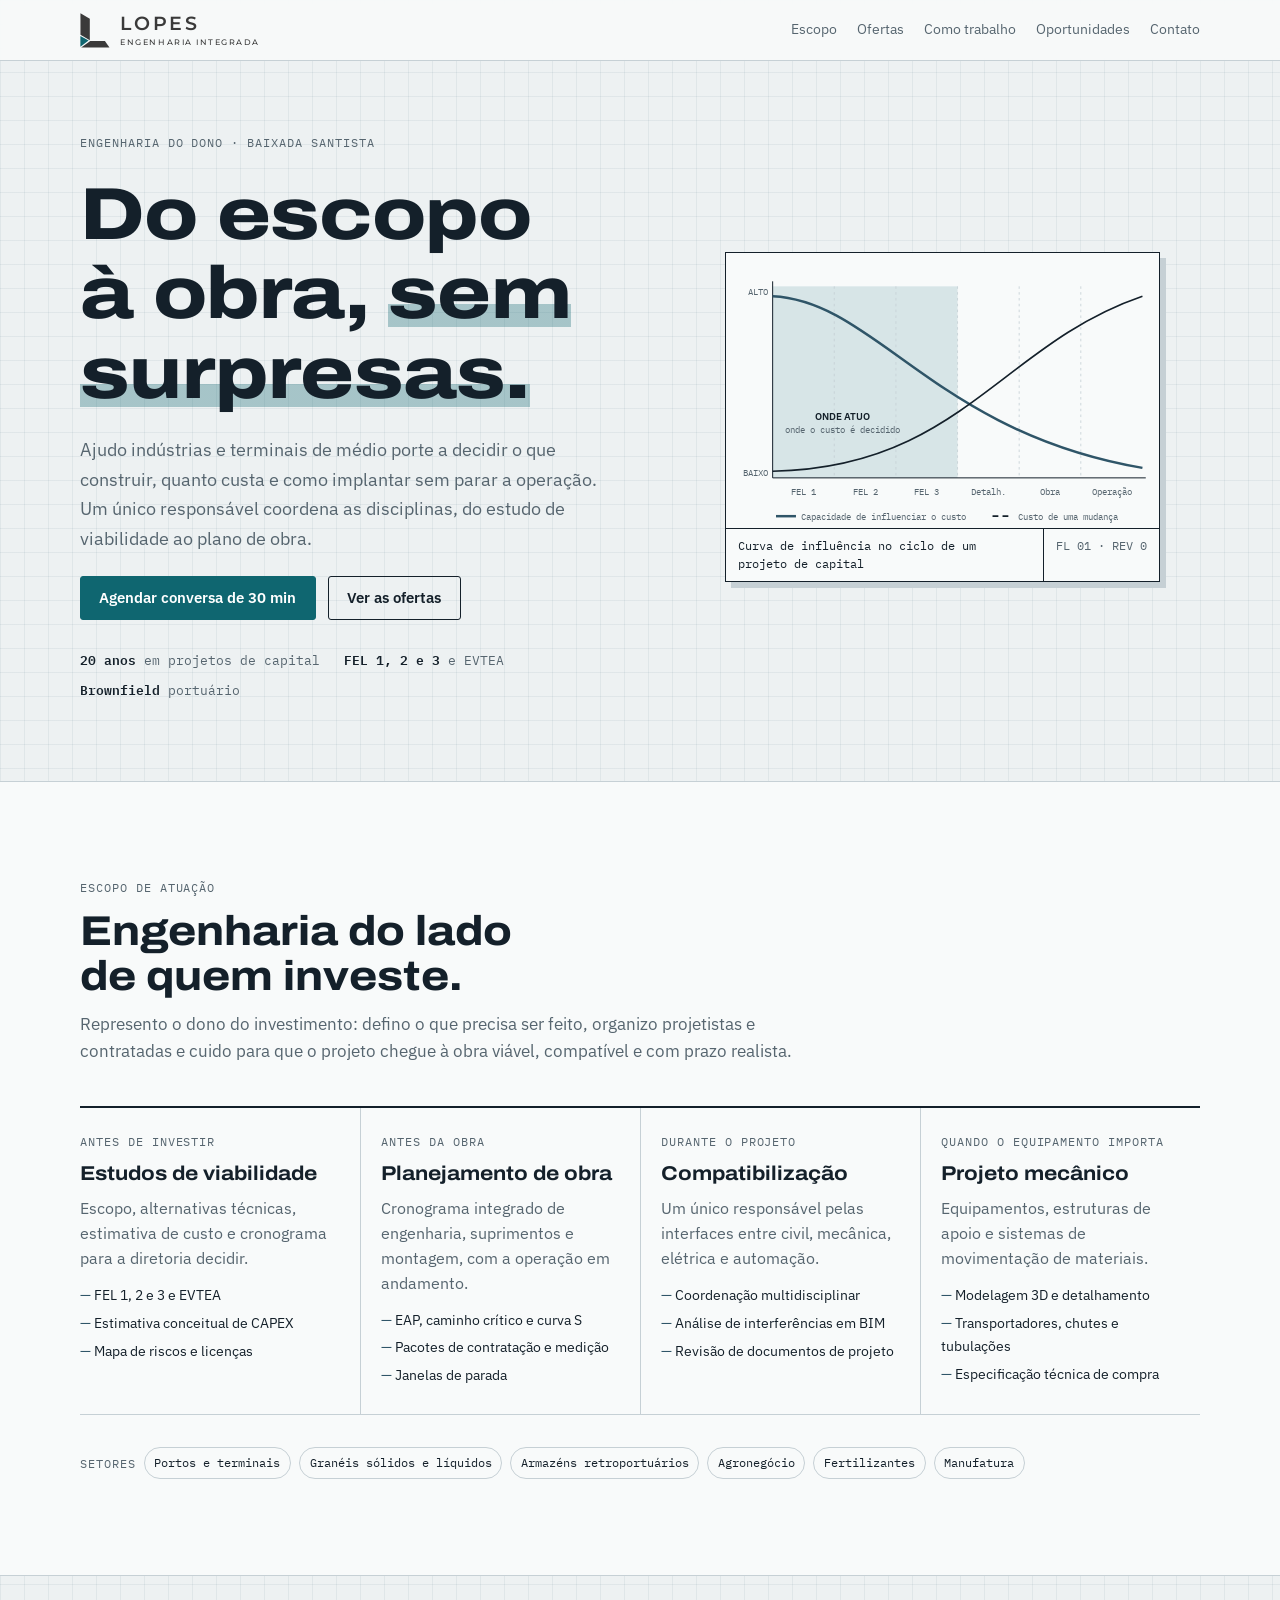
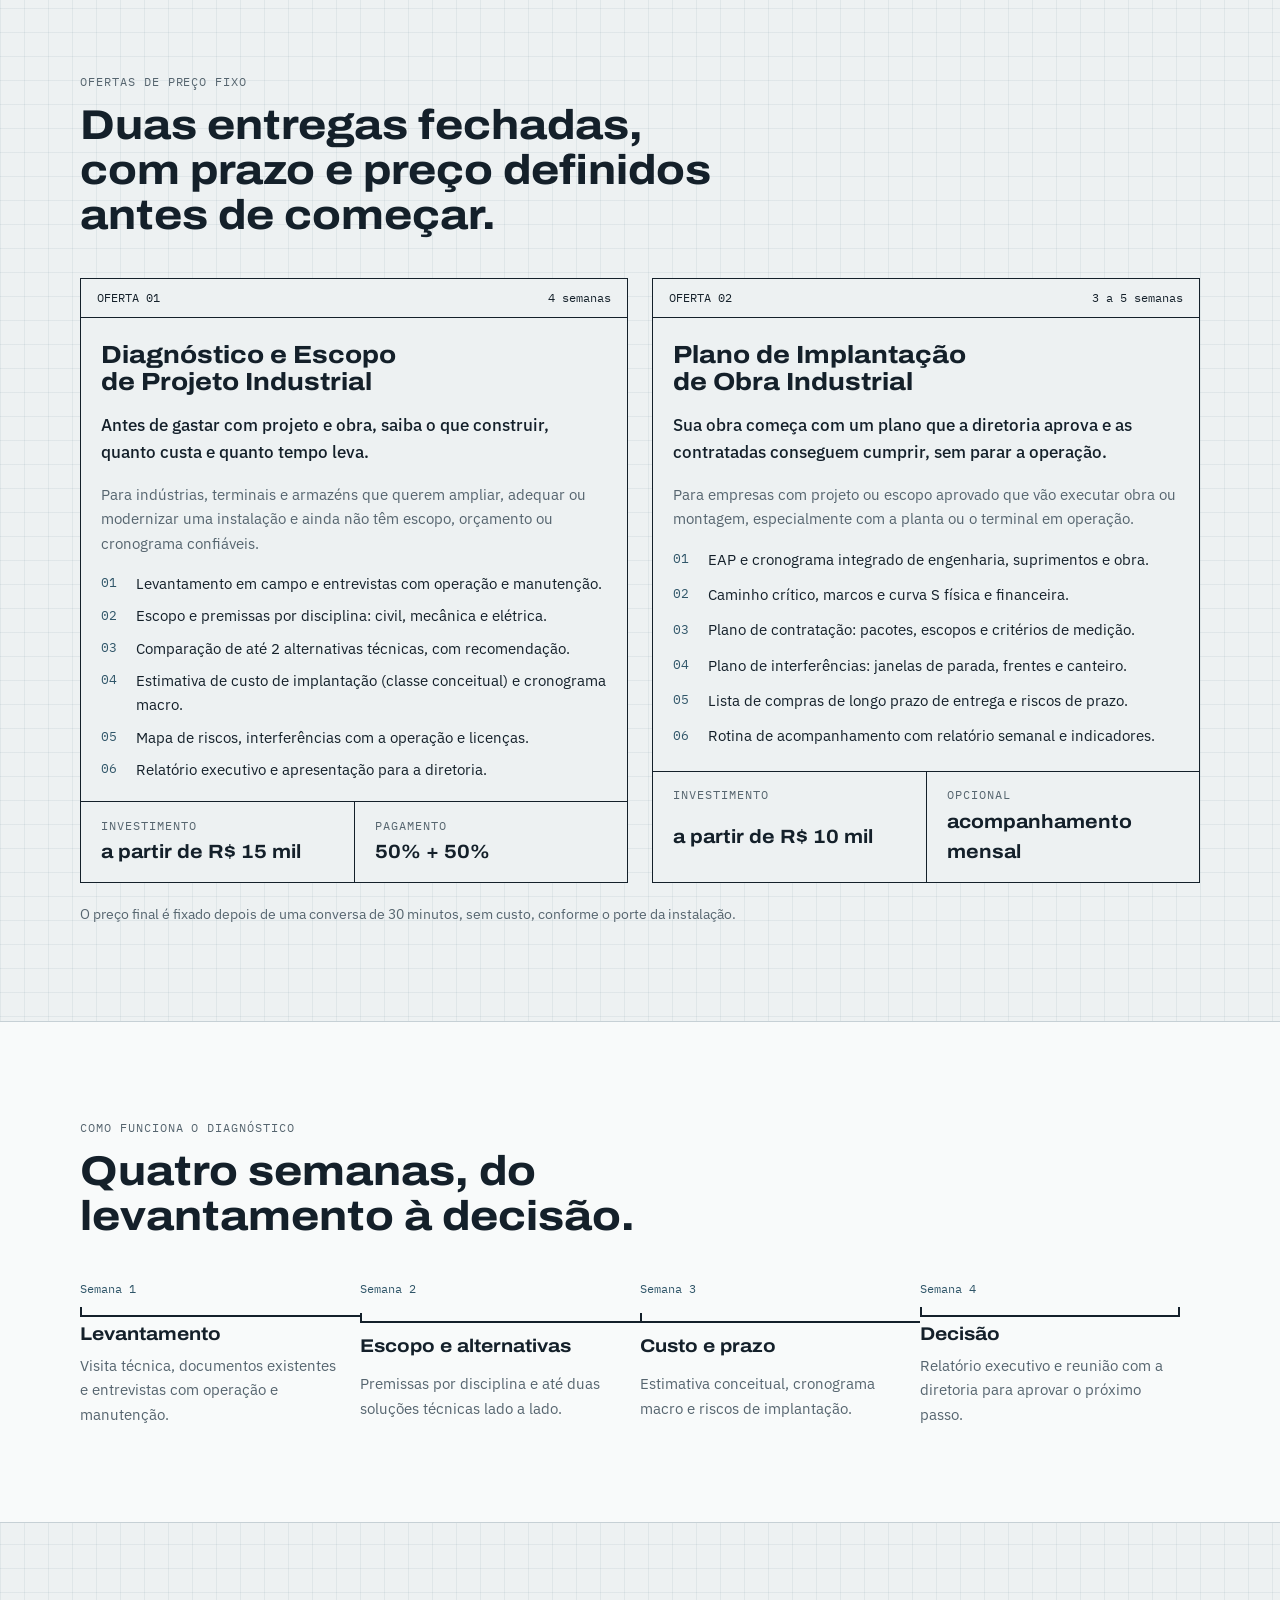
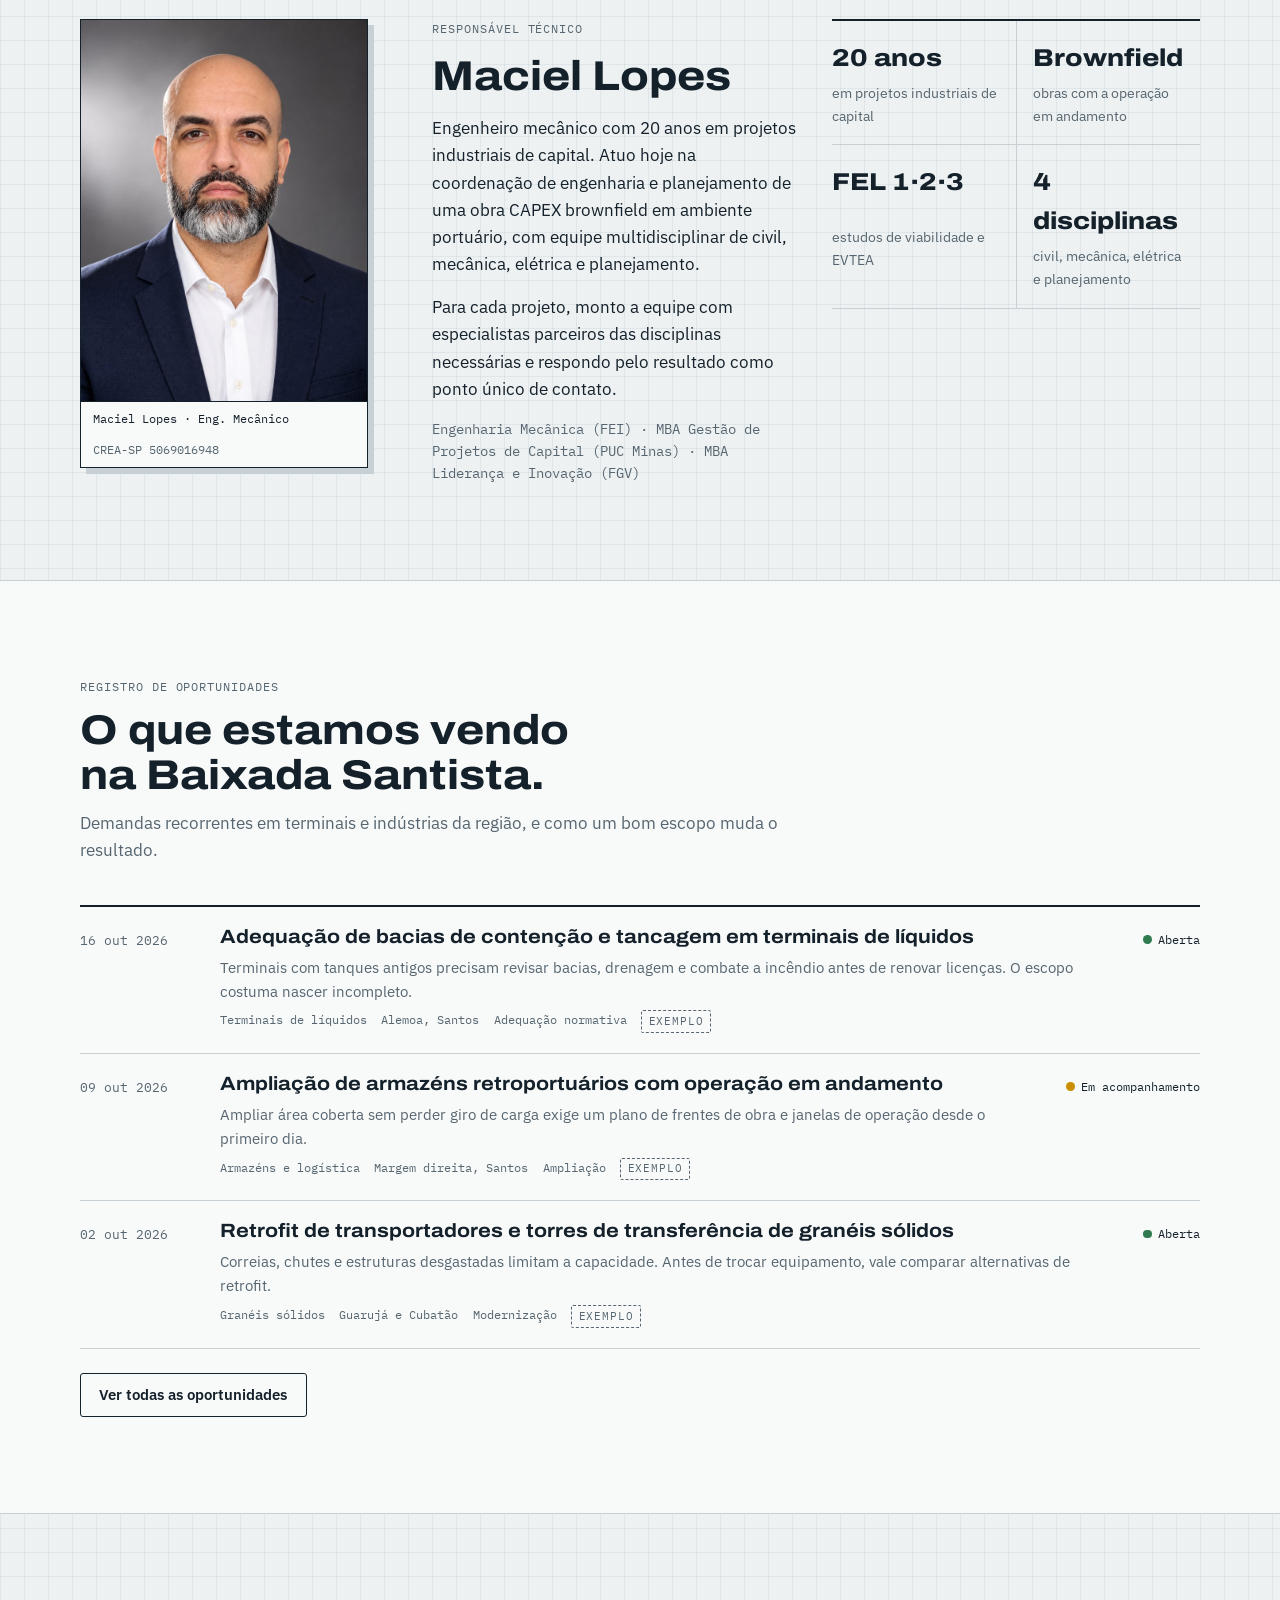
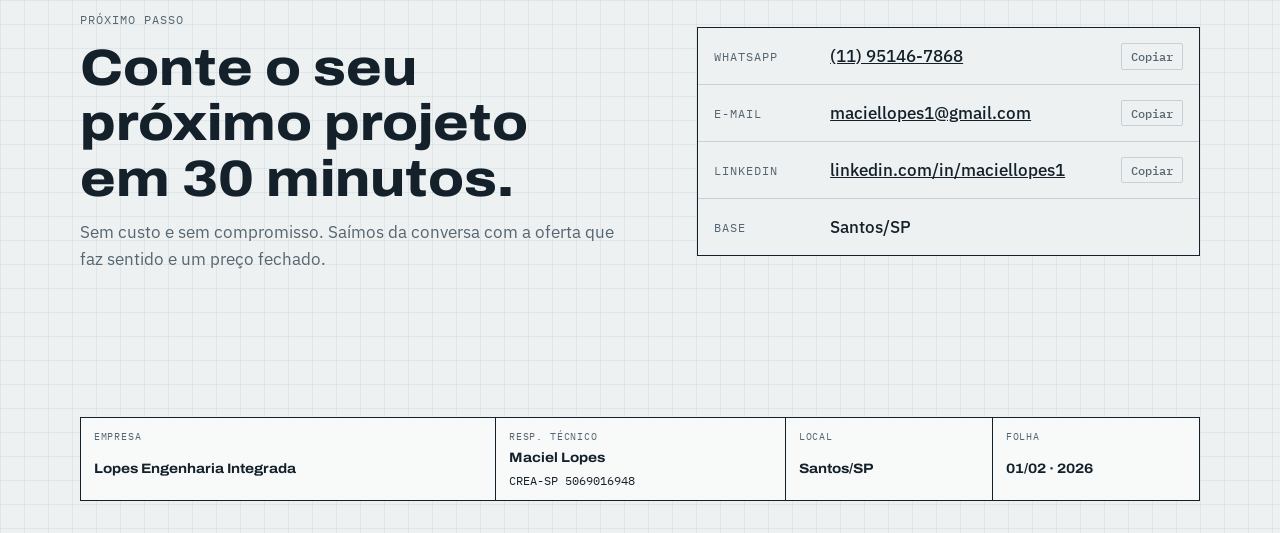
==== index.html @ ceb8cb79 "Site da Lopes Engenharia Integrada (Fase 0) Co-Authored-By: Claude Opus 5.5 (1M context) <noreply@an" ====
<!doctype html>
<html lang="pt-BR">
<head>
<meta charset="utf-8">
<meta name="viewport" content="width=device-width, initial-scale=1, viewport-fit=cover">
<meta name="claude:viewport-fit-sides" content="cover">
<title>[Nome da Empresa] · Engenharia do Dono</title>
<meta name="description" content="Engenharia do dono, estudos de viabilidade, planejamento de obra e projeto mecânico para indústrias e terminais da Baixada Santista.">
<link rel="preconnect" href="https://fonts.googleapis.com">
<link rel="preconnect" href="https://fonts.gstatic.com" crossorigin>
<link rel="stylesheet" href="https://fonts.googleapis.com/css2?family=Archivo:wdth,wght@100..125,400..800&family=IBM+Plex+Mono:wght@400;500&family=IBM+Plex+Sans:wght@400;500;600&family=Montserrat:wght@500;600&display=swap">
<link rel="icon" href="data:image/svg+xml,%3Csvg xmlns=%27http://www.w3.org/2000/svg%27 viewBox=%27462 280 404 472%27%3E%3Cpolygon fill=%27%233a3a3a%27 points=%27468,285 594,357 594,646 468,574%27/%3E%3Cpolygon fill=%27%230f6670%27 points=%27467,589 578,652 467,735%27/%3E%3Cpolygon fill=%27%233a3a3a%27 points=%27600,656 798,656 859,746 478,746%27/%3E%3C/svg%3E">
<link rel="stylesheet" href="assets/style.css">
</head>
<body>

<header class="top">
  <div class="wrap">
    <a class="brand" href="index.html" aria-label="Início">
      <svg class="brand-mark" viewBox="462 280 404 472" aria-hidden="true"><polygon fill="currentColor" points="468,285 594,357 594,646 468,574"/><polygon fill="var(--brand)" points="467,589 578,652 467,735"/><polygon fill="currentColor" points="600,656 798,656 859,746 478,746"/></svg>
      <span class="wordmark"><b>LOPES</b><small>ENGENHARIA INTEGRADA</small></span>
    </a>
    <nav class="nav" aria-label="Principal">
      <a href="#escopo">Escopo</a>
      <a href="#ofertas">Ofertas</a>
      <a class="hide-sm" href="#como">Como trabalho</a>
      <a href="blog.html">Oportunidades</a>
      <a href="#contato">Contato</a>
    </nav>
  </div>
</header>

<main>
  <section class="hero">
    <div class="wrap">
      <div class="hero-copy">
        <span class="label">Engenharia do dono · Baixada Santista</span>
        <h1>Do escopo à obra, <em>sem surpresas.</em></h1>
        <p class="lede">Ajudo indústrias e terminais de médio porte a decidir o que construir, quanto custa e como implantar sem parar a operação. Um único responsável coordena as disciplinas, do estudo de viabilidade ao plano de obra.</p>
        <div class="hero-actions">
          <a class="btn btn-primary" href="#contato">Agendar conversa de 30 min</a>
          <a class="btn" href="#ofertas">Ver as ofertas</a>
        </div>
        <div class="hero-facts">
          <span><b>20 anos</b> em projetos de capital</span>
          <span><b>FEL 1, 2 e 3</b> e EVTEA</span>
          <span><b>Brownfield</b> portuário</span>
        </div>
      </div>

      <figure class="drawing" aria-labelledby="curva-cap">
        <svg viewBox="0 0 520 330" role="img" aria-label="Curva de influência: a capacidade de influenciar o custo cai ao longo do projeto, enquanto o custo de uma mudança sobe. A engenharia do dono atua nas fases FEL 1 a 3.">
          <rect class="chart-zone" x="56" y="40" width="222" height="230"/>
          <line class="chart-tick" x1="130" y1="40" x2="130" y2="270"/>
          <line class="chart-tick" x1="204" y1="40" x2="204" y2="270"/>
          <line class="chart-tick" x1="278" y1="40" x2="278" y2="270"/>
          <line class="chart-tick" x1="352" y1="40" x2="352" y2="270"/>
          <line class="chart-tick" x1="426" y1="40" x2="426" y2="270"/>
          <path class="chart-axis" d="M56 34 V270 H504"/>
          <text class="chart-text" x="50" y="50" text-anchor="end">ALTO</text>
          <text class="chart-text" x="50" y="268" text-anchor="end">BAIXO</text>
          <path class="chart-a chart-draw" d="M56 52 C 180 58, 250 215, 500 258"/>
          <path class="chart-b chart-draw" d="M56 262 C 280 258, 330 110, 500 52"/>
          <text class="chart-strong" x="140" y="200" text-anchor="middle">ONDE ATUO</text>
          <text class="chart-text" x="140" y="216" text-anchor="middle">onde o custo é decidido</text>
          <text class="chart-text" x="93" y="290" text-anchor="middle">FEL 1</text>
          <text class="chart-text" x="167" y="290" text-anchor="middle">FEL 2</text>
          <text class="chart-text" x="241" y="290" text-anchor="middle">FEL 3</text>
          <text class="chart-text" x="315" y="290" text-anchor="middle">Detalh.</text>
          <text class="chart-text" x="389" y="290" text-anchor="middle">Obra</text>
          <text class="chart-text" x="463" y="290" text-anchor="middle">Operação</text>
          <line class="chart-a" x1="60" y1="316" x2="84" y2="316"/>
          <text class="chart-text" x="90" y="320">Capacidade de influenciar o custo</text>
          <line class="chart-b" x1="320" y1="316" x2="344" y2="316"/>
          <text class="chart-text" x="350" y="320">Custo de uma mudança</text>
        </svg>
        <figcaption><span id="curva-cap">Curva de influência no ciclo de um projeto de capital</span><span>FL 01 · REV 0</span></figcaption>
      </figure>
    </div>
  </section>

  <section id="escopo" class="band">
    <div class="wrap">
      <div class="section-head">
        <span class="label">Escopo de atuação</span>
        <h2>Engenharia do lado de quem investe.</h2>
        <p>Represento o dono do investimento: defino o que precisa ser feito, organizo projetistas e contratadas e cuido para que o projeto chegue à obra viável, compatível e com prazo realista.</p>
      </div>
      <div class="scope-grid">
        <div class="scope-item">
          <span class="label">Antes de investir</span>
          <h3>Estudos de viabilidade</h3>
          <p>Escopo, alternativas técnicas, estimativa de custo e cronograma para a diretoria decidir.</p>
          <ul><li>FEL 1, 2 e 3 e EVTEA</li><li>Estimativa conceitual de CAPEX</li><li>Mapa de riscos e licenças</li></ul>
        </div>
        <div class="scope-item">
          <span class="label">Antes da obra</span>
          <h3>Planejamento de obra</h3>
          <p>Cronograma integrado de engenharia, suprimentos e montagem, com a operação em andamento.</p>
          <ul><li>EAP, caminho crítico e curva S</li><li>Pacotes de contratação e medição</li><li>Janelas de parada</li></ul>
        </div>
        <div class="scope-item">
          <span class="label">Durante o projeto</span>
          <h3>Compatibilização</h3>
          <p>Um único responsável pelas interfaces entre civil, mecânica, elétrica e automação.</p>
          <ul><li>Coordenação multidisciplinar</li><li>Análise de interferências em BIM</li><li>Revisão de documentos de projeto</li></ul>
        </div>
        <div class="scope-item">
          <span class="label">Quando o equipamento importa</span>
          <h3>Projeto mecânico</h3>
          <p>Equipamentos, estruturas de apoio e sistemas de movimentação de materiais.</p>
          <ul><li>Modelagem 3D e detalhamento</li><li>Transportadores, chutes e tubulações</li><li>Especificação técnica de compra</li></ul>
        </div>
      </div>
      <div class="sectors">
        <span class="label">Setores</span>
        <span class="chip">Portos e terminais</span>
        <span class="chip">Granéis sólidos e líquidos</span>
        <span class="chip">Armazéns retroportuários</span>
        <span class="chip">Agronegócio</span>
        <span class="chip">Fertilizantes</span>
        <span class="chip">Manufatura</span>
      </div>
    </div>
  </section>

  <section id="ofertas">
    <div class="wrap">
      <div class="section-head">
        <span class="label">Ofertas de preço fixo</span>
        <h2>Duas entregas fechadas, com prazo e preço definidos antes de começar.</h2>
      </div>
      <div class="offers">
        <article class="offer">
          <div class="offer-head"><span>OFERTA 01</span><span>4 semanas</span></div>
          <div class="offer-body">
            <h3>Diagnóstico e Escopo de Projeto Industrial</h3>
            <p class="promise">Antes de gastar com projeto e obra, saiba o que construir, quanto custa e quanto tempo leva.</p>
            <p class="for">Para indústrias, terminais e armazéns que querem ampliar, adequar ou modernizar uma instalação e ainda não têm escopo, orçamento ou cronograma confiáveis.</p>
          </div>
          <ol class="deliverables">
            <li>Levantamento em campo e entrevistas com operação e manutenção.</li>
            <li>Escopo e premissas por disciplina: civil, mecânica e elétrica.</li>
            <li>Comparação de até 2 alternativas técnicas, com recomendação.</li>
            <li>Estimativa de custo de implantação (classe conceitual) e cronograma macro.</li>
            <li>Mapa de riscos, interferências com a operação e licenças.</li>
            <li>Relatório executivo e apresentação para a diretoria.</li>
          </ol>
          <div class="offer-foot">
            <div><span class="label">Investimento</span><strong>a partir de R$ 15 mil</strong></div>
            <div><span class="label">Pagamento</span><strong>50% + 50%</strong></div>
          </div>
        </article>

        <article class="offer">
          <div class="offer-head"><span>OFERTA 02</span><span>3 a 5 semanas</span></div>
          <div class="offer-body">
            <h3>Plano de Implantação de Obra Industrial</h3>
            <p class="promise">Sua obra começa com um plano que a diretoria aprova e as contratadas conseguem cumprir, sem parar a operação.</p>
            <p class="for">Para empresas com projeto ou escopo aprovado que vão executar obra ou montagem, especialmente com a planta ou o terminal em operação.</p>
          </div>
          <ol class="deliverables">
            <li>EAP e cronograma integrado de engenharia, suprimentos e obra.</li>
            <li>Caminho crítico, marcos e curva S física e financeira.</li>
            <li>Plano de contratação: pacotes, escopos e critérios de medição.</li>
            <li>Plano de interferências: janelas de parada, frentes e canteiro.</li>
            <li>Lista de compras de longo prazo de entrega e riscos de prazo.</li>
            <li>Rotina de acompanhamento com relatório semanal e indicadores.</li>
          </ol>
          <div class="offer-foot">
            <div><span class="label">Investimento</span><strong>a partir de R$ 10 mil</strong></div>
            <div><span class="label">Opcional</span><strong>acompanhamento mensal</strong></div>
          </div>
        </article>
      </div>
      <p class="offer-note">O preço final é fixado depois de uma conversa de 30 minutos, sem custo, conforme o porte da instalação.</p>
    </div>
  </section>

  <section id="como" class="band">
    <div class="wrap">
      <div class="section-head">
        <span class="label">Como funciona o Diagnóstico</span>
        <h2>Quatro semanas, do levantamento à decisão.</h2>
      </div>
      <div class="steps">
        <div class="step"><span class="when">Semana 1</span><div class="rule"></div><h3>Levantamento</h3><p>Visita técnica, documentos existentes e entrevistas com operação e manutenção.</p></div>
        <div class="step"><span class="when">Semana 2</span><div class="rule"></div><h3>Escopo e alternativas</h3><p>Premissas por disciplina e até duas soluções técnicas lado a lado.</p></div>
        <div class="step"><span class="when">Semana 3</span><div class="rule"></div><h3>Custo e prazo</h3><p>Estimativa conceitual, cronograma macro e riscos de implantação.</p></div>
        <div class="step"><span class="when">Semana 4</span><div class="rule"></div><h3>Decisão</h3><p>Relatório executivo e reunião com a diretoria para aprovar o próximo passo.</p></div>
      </div>
    </div>
  </section>

  <section id="quem">
    <div class="wrap person">
      <figure class="portrait">
        <img src="assets/img/maciel-lopes.jpg" width="720" height="960" alt="Retrato de Maciel Lopes, engenheiro mecânico" loading="lazy">
        <figcaption><span><span data-site="responsavel">Maciel Lopes</span> · Eng. Mecânico</span><span data-site="crea">[CREA nº]</span></figcaption>
      </figure>
      <div class="creds">
      <div class="bio">
        <span class="label">Responsável técnico</span>
        <h2 style="font-size:clamp(1.75rem,3.6vw,2.6rem);font-weight:750"><span data-site="responsavel">Maciel Lopes</span></h2>
        <p>Engenheiro mecânico com 20 anos em projetos industriais de capital. Atuo hoje na coordenação de engenharia e planejamento de uma obra CAPEX brownfield em ambiente portuário, com equipe multidisciplinar de civil, mecânica, elétrica e planejamento.</p>
        <p>Para cada projeto, monto a equipe com especialistas parceiros das disciplinas necessárias e respondo pelo resultado como ponto único de contato.</p>
        <p class="mono" style="font-size:.85rem;color:var(--muted)">Engenharia Mecânica (FEI) · MBA Gestão de Projetos de Capital (PUC Minas) · MBA Liderança e Inovação (FGV)</p>
      </div>
      <div class="figures">
        <div class="figure"><strong>20 anos</strong><span>em projetos industriais de capital</span></div>
        <div class="figure"><strong>Brownfield</strong><span>obras com a operação em andamento</span></div>
        <div class="figure"><strong>FEL 1·2·3</strong><span>estudos de viabilidade e EVTEA</span></div>
        <div class="figure"><strong>4 disciplinas</strong><span>civil, mecânica, elétrica e planejamento</span></div>
      </div>
      </div>
    </div>
  </section>

  <section id="oportunidades" class="band">
    <div class="wrap">
      <div class="section-head">
        <span class="label">Registro de oportunidades</span>
        <h2>O que estamos vendo na Baixada Santista.</h2>
        <p>Demandas recorrentes em terminais e indústrias da região, e como um bom escopo muda o resultado.</p>
      </div>
      <div class="posts" id="latest"></div>
      <div class="more"><a class="btn" href="blog.html">Ver todas as oportunidades</a></div>
    </div>
  </section>

  <section id="contato">
    <div class="wrap contact">
      <div class="section-head" style="margin:0">
        <span class="label">Próximo passo</span>
        <h2>Conte o seu próximo projeto em 30 minutos.</h2>
        <p>Sem custo e sem compromisso. Saímos da conversa com a oferta que faz sentido e um preço fechado.</p>
      </div>
      <div class="contact-list">
        <div class="contact-line"><span class="label">WhatsApp</span><a data-href="whatsapp" data-site="whatsapp" target="_blank" rel="noopener">[seu WhatsApp]</a><button type="button" class="copy" data-copy="whatsapp">Copiar</button></div>
        <div class="contact-line"><span class="label">E-mail</span><a data-href="email" data-site="email">[seu e-mail]</a><button type="button" class="copy" data-copy="email">Copiar</button></div>
        <div class="contact-line"><span class="label">LinkedIn</span><a data-href="linkedin" data-site="linkedin" target="_blank" rel="noopener">[seu LinkedIn]</a><button type="button" class="copy" data-copy="linkedin">Copiar</button></div>
        <div class="contact-line"><span class="label">Base</span><span class="value" data-site="cidade">Santos/SP</span><span></span></div>
      </div>
    </div>
  </section>
</main>

<footer class="wrap">
  <div class="titleblock">
    <div><span class="label">Empresa</span><b data-site="nome">[Nome da Empresa]</b></div>
    <div><span class="label">Resp. técnico</span><b><span data-site="responsavel">Maciel Lopes</span></b><span class="mono" style="font-size:.75rem" data-site="crea">[CREA nº]</span></div>
    <div><span class="label">Local</span><b data-site="cidade">Santos/SP</b></div>
    <div><span class="label">Folha</span><b class="mono">01/02 · <span data-year>2026</span></b></div>
  </div>
</footer>

<script src="config.js"></script>
<script src="blog/oportunidades.js"></script>
<script src="assets/site.js"></script>
</body>
</html>
---- assets/style.css ----
/* Layout: folha técnica. Fundo de papel milimetrado, conteúdo em faixas largas,
   rodapé como carimbo de desenho; grafite e azul-petróleo vêm do logo da Lopes. */
:root {
  --paper: #edf1f2;
  --sheet: #f8fafa;
  --ink: #14202a;
  --muted: #56656f;
  --line: #c6d0d5;
  --grid: rgba(47, 85, 104, .07);
  --steel: #2f5568;
  --signal: #0f6670;
  --on-signal: #ffffff;
  --brand: #0f6670;
  --mark: #3a3a3a;
  --warn: #c98f00;
  --ok: #2f7a4f;
  --font-display: "Archivo", "Arial Narrow", "Helvetica Neue", Arial, sans-serif;
  --font-body: "IBM Plex Sans", "Segoe UI", Roboto, Helvetica, Arial, sans-serif;
  --font-mono: "IBM Plex Mono", ui-monospace, "SFMono-Regular", Menlo, Consolas, monospace;
  --wrap: 72rem;
  --radius: 3px;
}
@media (prefers-color-scheme: dark) {
  :root:not([data-theme="light"]) {
    --paper: #0f171d; --sheet: #16212a; --ink: #e2e8eb; --muted: #94a4ae;
    --line: #2b3b47; --grid: rgba(141, 179, 198, .06); --steel: #8db3c6;
    --signal: #3fa7b1; --on-signal: #0f171d; --brand: #3fa7b1; --mark: #e2e8eb; --warn: #f0b429; --ok: #6cc08f; color-scheme: dark;
  }
}
:root[data-theme="dark"] {
  --paper: #0f171d; --sheet: #16212a; --ink: #e2e8eb; --muted: #94a4ae;
  --line: #2b3b47; --grid: rgba(141, 179, 198, .06); --steel: #8db3c6;
  --signal: #3fa7b1; --on-signal: #0f171d; --brand: #3fa7b1; --mark: #e2e8eb; --warn: #f0b429; --ok: #6cc08f; color-scheme: dark;
}

* { box-sizing: border-box; }
html { scroll-behavior: smooth; }
@media (prefers-reduced-motion: reduce) { html { scroll-behavior: auto; } * { transition: none !important; animation: none !important; } }
body {
  margin: 0;
  background: var(--paper);
  background-image:
    linear-gradient(var(--grid) 1px, transparent 1px),
    linear-gradient(90deg, var(--grid) 1px, transparent 1px);
  background-size: 24px 24px;
  color: var(--ink);
  font: 400 1.0625rem/1.6 var(--font-body);
  -webkit-font-smoothing: antialiased;
}
a { color: inherit; }
a:focus-visible, button:focus-visible { outline: 2px solid var(--signal); outline-offset: 3px; }
h1, h2, h3 { font-family: var(--font-display); font-stretch: 112%; line-height: 1.08; text-wrap: balance; margin: 0; }
p { margin: 0; }

.wrap {
  max-width: var(--wrap);
  margin-inline: auto;
  padding-left: max(16px, env(safe-area-inset-left, 0px));
  padding-right: max(16px, env(safe-area-inset-right, 0px));
}
.mono, .label { font-family: var(--font-mono); }
.label { font-size: .75rem; letter-spacing: .08em; text-transform: uppercase; color: var(--muted); }

/* Cabeçalho */
body::before { content: ""; position: fixed; inset: 0 0 auto; height: env(safe-area-inset-top, 0px); z-index: 10; background: var(--sheet); }
.top {
  position: sticky; top: env(safe-area-inset-top, 0px); z-index: 9;
  background: color-mix(in srgb, var(--sheet) 92%, transparent);
  backdrop-filter: blur(6px);
  border-bottom: 1px solid var(--line);
}
.top .wrap { display: flex; align-items: center; justify-content: space-between; gap: 1rem; min-height: 3.75rem; }
.brand { display: flex; align-items: center; gap: .6rem; text-decoration: none; font-family: var(--font-display); font-weight: 750; font-stretch: 115%; letter-spacing: .01em; }
.brand-mark { width: 26px; height: 26px; flex: none; }
.nav { display: flex; gap: 1.25rem; flex-wrap: wrap; justify-content: flex-end; font-size: .9rem; }
.nav a { text-decoration: none; color: var(--muted); padding-block: .25rem; border-bottom: 2px solid transparent; }
.nav a:hover, .nav a[aria-current="page"] { color: var(--ink); border-color: var(--signal); }
@media (max-width: 720px) { .nav .hide-sm { display: none; } .nav { gap: .9rem; } }

/* Botões */
.btn {
  display: inline-flex; align-items: center; gap: .5rem;
  font: 600 .95rem/1 var(--font-body); text-decoration: none; cursor: pointer;
  padding: .85rem 1.15rem; border-radius: var(--radius); border: 1px solid var(--ink);
  background: transparent; color: var(--ink);
}
.btn-primary { background: var(--signal); border-color: var(--signal); color: var(--on-signal); }
.btn:hover { transform: translateY(-1px); }
.btn { transition: transform .15s ease; }

/* Seções */
section { padding-block: clamp(3.5rem, 8vw, 6rem); }
.section-head { display: grid; gap: .75rem; margin-bottom: 2.5rem; max-width: 46rem; }
.section-head h2 { font-size: clamp(1.75rem, 3.6vw, 2.6rem); font-weight: 750; }
.section-head p { color: var(--muted); }
.band { background: var(--sheet); border-block: 1px solid var(--line); }

/* Hero */
.hero { padding-block: clamp(2.5rem, 6vw, 4.5rem) clamp(3rem, 7vw, 5rem); }
.hero .wrap { display: grid; grid-template-columns: minmax(0, 1.05fr) minmax(0, 1fr); gap: clamp(2rem, 5vw, 4rem); align-items: center; }
@media (max-width: 880px) { .hero .wrap { grid-template-columns: minmax(0, 1fr); } }
.hero h1 { font-size: clamp(2.5rem, 6.4vw, 4.6rem); font-weight: 800; font-stretch: 118%; letter-spacing: -.01em; }
.hero h1 em { font-style: normal; background: linear-gradient(transparent 62%, var(--signal) 62%, var(--signal) 90%, transparent 90%); }
.hero-copy { display: grid; gap: 1.4rem; min-width: 0; }
.hero-copy .lede { font-size: 1.15rem; color: var(--muted); max-width: 36rem; }
.hero-actions { display: flex; flex-wrap: wrap; gap: .75rem; }
.hero-facts { display: flex; flex-wrap: wrap; gap: .5rem 1.5rem; padding-top: .5rem; }
.hero-facts span { font-family: var(--font-mono); font-size: .8rem; color: var(--muted); }
.hero-facts b { color: var(--ink); font-weight: 600; }

.drawing {
  min-width: 0; background: var(--sheet); border: 1px solid var(--ink);
  box-shadow: 6px 6px 0 var(--line);
}
.drawing figcaption { display: grid; grid-template-columns: 1fr auto; border-top: 1px solid var(--ink); font-family: var(--font-mono); font-size: .72rem; }
.drawing figcaption > * { padding: .5rem .75rem; }
.drawing figcaption > *:last-child { border-left: 1px solid var(--ink); color: var(--muted); }
.drawing svg { display: block; width: 100%; height: auto; }
.chart-axis { stroke: var(--ink); stroke-width: 1.2; fill: none; }
.chart-tick { stroke: var(--line); stroke-width: 1; stroke-dasharray: 3 4; }
.chart-zone { fill: var(--signal); opacity: .18; }
.chart-a { stroke: var(--steel); stroke-width: 3; fill: none; }
.chart-b { stroke: var(--ink); stroke-width: 2; fill: none; stroke-dasharray: 7 5; }
.chart-text { fill: var(--muted); font-family: var(--font-mono); font-size: 11px; }
.chart-strong { fill: var(--ink); font-family: var(--font-body); font-size: 12.5px; font-weight: 600; }
.chart-draw { stroke-dasharray: 700; stroke-dashoffset: 0; animation: draw 1.6s ease-out both; }
@keyframes draw { from { stroke-dashoffset: 700; } to { stroke-dashoffset: 0; } }

/* Escopo */
.scope-grid { display: grid; grid-template-columns: repeat(4, minmax(0, 1fr)); border-top: 2px solid var(--ink); }
@media (max-width: 980px) { .scope-grid { grid-template-columns: repeat(2, minmax(0, 1fr)); } }
@media (max-width: 560px) { .scope-grid { grid-template-columns: minmax(0, 1fr); } }
.scope-item { display: grid; align-content: start; gap: .75rem; padding: 1.5rem 1.25rem 1.75rem 0; border-bottom: 1px solid var(--line); }
.scope-item + .scope-item { padding-left: 1.25rem; border-left: 1px solid var(--line); }
@media (max-width: 980px) { .scope-item:nth-child(3) { border-left: 0; padding-left: 0; } }
@media (max-width: 560px) { .scope-item + .scope-item { border-left: 0; padding-left: 0; } }
.scope-item h3 { font-size: 1.25rem; font-weight: 700; }
.scope-item p { color: var(--muted); font-size: .97rem; }
.scope-item ul { margin: 0; padding: 0; list-style: none; display: grid; gap: .3rem; font-size: .9rem; }
.scope-item li::before { content: "— "; color: var(--steel); }
.sectors { display: flex; flex-wrap: wrap; gap: .5rem; margin-top: 2rem; align-items: center; }
.chip { font-family: var(--font-mono); font-size: .78rem; padding: .3rem .6rem; border: 1px solid var(--line); border-radius: 99px; background: var(--sheet); }

/* Ofertas */
.offers { display: grid; grid-template-columns: repeat(2, minmax(0, 1fr)); gap: 1.5rem; }
@media (max-width: 860px) { .offers { grid-template-columns: minmax(0, 1fr); } }
.offer { display: grid; grid-template-rows: auto auto 1fr auto; background: var(--paper); border: 1px solid var(--ink); }
.offer-head { display: flex; justify-content: space-between; gap: 1rem; padding: .6rem 1rem; border-bottom: 1px solid var(--ink); font-family: var(--font-mono); font-size: .75rem; }
.offer-body { display: grid; gap: 1rem; padding: 1.5rem 1.25rem 1rem; }
.offer h3 { font-size: 1.55rem; font-weight: 750; }
.offer .promise { font-weight: 500; }
.offer .for { color: var(--muted); font-size: .95rem; }
.deliverables { margin: 0; padding: 0 1.25rem 1.25rem; list-style: none; counter-reset: d; display: grid; gap: .5rem; }
.deliverables li { counter-increment: d; display: grid; grid-template-columns: 2.2rem 1fr; font-size: .95rem; }
.deliverables li::before { content: counter(d, decimal-leading-zero); font-family: var(--font-mono); font-size: .8rem; color: var(--steel); padding-top: .15rem; }
.offer-foot { display: grid; grid-template-columns: repeat(2, minmax(0, 1fr)); border-top: 1px solid var(--ink); }
.offer-foot > div { padding: .85rem 1.25rem; display: grid; gap: .15rem; }
.offer-foot > div + div { border-left: 1px solid var(--ink); }
.offer-foot strong { font-family: var(--font-display); font-stretch: 110%; font-size: 1.2rem; font-variant-numeric: tabular-nums; }
.offer-note { margin-top: 1.25rem; font-size: .88rem; color: var(--muted); }

/* Processo */
.steps { display: grid; grid-template-columns: repeat(4, minmax(0, 1fr)); gap: 0; counter-reset: s; }
@media (max-width: 860px) { .steps { grid-template-columns: repeat(2, minmax(0, 1fr)); row-gap: 1.5rem; } }
@media (max-width: 520px) { .steps { grid-template-columns: minmax(0, 1fr); } }
.step { display: grid; gap: .5rem; padding-right: 1.25rem; position: relative; }
.step .when { font-family: var(--font-mono); font-size: .78rem; color: var(--steel); }
.step .rule { height: 10px; border-left: 2px solid var(--ink); border-bottom: 2px solid var(--ink); margin-right: -1.25rem; }
.step:last-child .rule { border-right: 2px solid var(--ink); margin-right: 0; }
.step h3 { font-size: 1.15rem; font-weight: 700; }
.step p { color: var(--muted); font-size: .95rem; }

/* Credenciais */
.creds { display: grid; grid-template-columns: minmax(0, 1fr) minmax(0, 1.3fr); gap: clamp(2rem, 5vw, 4rem); align-items: start; }
@media (max-width: 860px) { .creds { grid-template-columns: minmax(0, 1fr); } }
.figures { display: grid; grid-template-columns: repeat(2, minmax(0, 1fr)); border-top: 2px solid var(--ink); }
.figure { padding: 1.1rem 1rem 1.1rem 0; border-bottom: 1px solid var(--line); display: grid; gap: .2rem; }
.figure:nth-child(even) { padding-left: 1rem; border-left: 1px solid var(--line); }
.figure strong { font-family: var(--font-display); font-stretch: 115%; font-size: clamp(1.6rem, 3.4vw, 2.3rem); font-weight: 800; font-variant-numeric: tabular-nums; }
.figure span { font-size: .9rem; color: var(--muted); }
.bio { display: grid; gap: 1rem; }
.bio p { max-width: 40rem; }

/* Oportunidades (lista) */
.posts { display: grid; gap: 0; border-top: 2px solid var(--ink); }
.post-row { display: grid; grid-template-columns: 7.5rem minmax(0, 1fr) auto; gap: 1.25rem; align-items: start; padding-block: 1.25rem; border-bottom: 1px solid var(--line); text-decoration: none; }
.post-row:hover h3 { text-decoration: underline; text-decoration-color: var(--signal); text-decoration-thickness: 3px; text-underline-offset: 4px; }
@media (max-width: 640px) { .post-row { grid-template-columns: minmax(0, 1fr); gap: .5rem; } }
.post-row time { font-family: var(--font-mono); font-size: .82rem; color: var(--muted); padding-top: .2rem; font-variant-numeric: tabular-nums; }
.post-row .main { display: grid; gap: .45rem; min-width: 0; }
.post-row h3 { font-size: 1.2rem; font-weight: 700; }
.post-row p { color: var(--muted); font-size: .95rem; }
.meta { display: flex; flex-wrap: wrap; gap: .4rem .9rem; font-family: var(--font-mono); font-size: .75rem; color: var(--muted); }
.status { display: inline-flex; align-items: center; gap: .4rem; font-family: var(--font-mono); font-size: .75rem; white-space: nowrap; padding-top: .2rem; }
.status::before { content: ""; width: .55rem; height: .55rem; border-radius: 50%; background: var(--muted); }
.status[data-s="Aberta"]::before { background: var(--ok); }
.status[data-s="Em acompanhamento"]::before { background: var(--warn); }
.tag-exemplo { font-family: var(--font-mono); font-size: .68rem; text-transform: uppercase; letter-spacing: .08em; padding: .1rem .4rem; border: 1px dashed var(--muted); color: var(--muted); border-radius: 2px; }
.more { margin-top: 1.5rem; }

/* Contato */
.contact { display: grid; grid-template-columns: minmax(0, 1.1fr) minmax(0, 1fr); gap: clamp(2rem, 5vw, 4rem); align-items: center; }
@media (max-width: 860px) { .contact { grid-template-columns: minmax(0, 1fr); } }
.contact h2 { font-size: clamp(2rem, 4.5vw, 3.2rem); font-weight: 800; }
.contact-list { display: grid; border: 1px solid var(--ink); background: var(--paper); }
.contact-line { display: grid; grid-template-columns: 6.5rem minmax(0, 1fr) auto; align-items: center; gap: .75rem; padding: .9rem 1rem; }
.contact-line + .contact-line { border-top: 1px solid var(--line); }
.contact-line a, .contact-line .value { overflow-wrap: anywhere; font-weight: 500; }
.copy { font: 500 .75rem var(--font-mono); background: none; border: 1px solid var(--line); color: var(--muted); padding: .3rem .55rem; border-radius: 2px; cursor: pointer; }
.copy:hover { color: var(--ink); border-color: var(--ink); }

/* Carimbo (rodapé) */
.titleblock { margin-block: 3rem 2rem; border: 1.5px solid var(--ink); display: grid; grid-template-columns: 2fr 1.4fr 1fr 1fr; font-size: .85rem; background: var(--sheet); }
.titleblock > div { padding: .6rem .8rem; display: grid; gap: .15rem; border-left: 1px solid var(--ink); min-width: 0; }
.titleblock > div:first-child { border-left: 0; }
.titleblock .label { font-size: .65rem; }
.titleblock b { font-family: var(--font-display); font-stretch: 112%; font-weight: 700; overflow-wrap: anywhere; }
@media (max-width: 720px) {
  .titleblock { grid-template-columns: 1fr 1fr; }
  .titleblock > div:nth-child(3) { border-left: 0; }
  .titleblock > div:nth-child(n+3) { border-top: 1px solid var(--ink); }
}

/* Página do blog */
.blog-hero { padding-block: clamp(2.5rem, 6vw, 4rem) 1.5rem; }
.blog-hero h1 { font-size: clamp(2.2rem, 5.5vw, 3.8rem); font-weight: 800; font-stretch: 118%; }
.blog-hero p { color: var(--muted); max-width: 42rem; margin-top: 1rem; }
.filters { display: flex; flex-wrap: wrap; gap: .5rem; margin-block: 1.5rem; align-items: center; }
.filter { font: 500 .8rem var(--font-mono); padding: .4rem .75rem; border: 1px solid var(--line); background: var(--sheet); color: var(--ink); border-radius: 99px; cursor: pointer; }
.filter[aria-pressed="true"] { background: var(--ink); color: var(--paper); border-color: var(--ink); }
.empty { padding: 2rem 0; color: var(--muted); }

.article { display: grid; gap: 1.5rem; max-width: 44rem; padding-block: 2rem 1rem; }
.article .back { font-family: var(--font-mono); font-size: .85rem; color: var(--muted); text-decoration: none; }
.article .back:hover { color: var(--ink); }
.article h1 { font-size: clamp(2rem, 4.8vw, 3.1rem); font-weight: 800; }
.spec { display: grid; grid-template-columns: repeat(3, minmax(0, 1fr)); border: 1px solid var(--ink); background: var(--sheet); }
.spec > div { padding: .6rem .8rem; display: grid; gap: .1rem; min-width: 0; }
.spec > div:nth-child(n+4) { border-top: 1px solid var(--line); }
.spec > div:not(:nth-child(3n+1)) { border-left: 1px solid var(--line); }
.spec .label { font-size: .65rem; }
.spec b { font-weight: 600; font-size: .92rem; overflow-wrap: anywhere; }
@media (max-width: 560px) {
  .spec { grid-template-columns: repeat(2, minmax(0, 1fr)); }
  .spec > div:not(:nth-child(3n+1)) { border-left: 0; }
  .spec > div:nth-child(even) { border-left: 1px solid var(--line); }
  .spec > div:nth-child(n+3) { border-top: 1px solid var(--line); }
}
.prose { display: grid; gap: 1rem; }
.prose h2 { font-size: 1.45rem; font-weight: 750; margin-top: .75rem; }
.prose ul { margin: 0; padding-left: 1.2rem; display: grid; gap: .35rem; }
.prose li::marker { color: var(--steel); }
.article-cta { display: flex; flex-wrap: wrap; gap: 1rem; align-items: center; justify-content: space-between; border-top: 2px solid var(--ink); padding-top: 1.25rem; margin-top: 1rem; }

/* Ajustes de largura em telas estreitas */
.offer-foot > div, .figure, .contact-line > * { min-width: 0; }
.offer-foot strong, .figure strong { overflow-wrap: anywhere; }
@media (max-width: 480px) {
  .offer-foot strong { font-size: 1.02rem; }
  .figure strong { font-size: 1.45rem; }
  .contact-line { grid-template-columns: 5rem minmax(0, 1fr) auto; }
}
.brand span { white-space: nowrap; }
@media (max-width: 600px) {
  .top .wrap { flex-wrap: wrap; row-gap: .25rem; padding-block: .6rem .4rem; }
  .nav { width: 100%; justify-content: space-between; font-size: .85rem; }
  .nav .hide-sm { display: none; }
}

/* Marca Lopes Engenharia Integrada: grafite + azul-petróleo do logo */
.brand { color: var(--mark); gap: .65rem; }
.brand-mark { width: 30px; height: 35px; }
.wordmark { display: grid; line-height: 1; font-family: "Montserrat", var(--font-body); }
.wordmark b { font-weight: 600; font-size: 1.2rem; letter-spacing: .14em; }
.wordmark small { font-weight: 500; font-size: .5rem; letter-spacing: .19em; margin-top: .25rem; white-space: nowrap; }
.hero h1 em { background: linear-gradient(transparent 64%, color-mix(in srgb, var(--signal) 32%, transparent) 64%, color-mix(in srgb, var(--signal) 32%, transparent) 92%, transparent 92%); }
.chart-zone { opacity: .14; }

/* Responsável técnico com retrato */
.person { display: grid; grid-template-columns: minmax(0, 18rem) minmax(0, 1fr); gap: clamp(2rem, 5vw, 4rem); align-items: start; }
.person .creds { grid-template-columns: minmax(0, 1fr); gap: 2rem; }
@media (min-width: 1100px) { .person .creds { grid-template-columns: minmax(0, 1fr) minmax(0, 1fr); } }
@media (max-width: 760px) { .person { grid-template-columns: minmax(0, 1fr); } .portrait { max-width: 18rem; } }
.portrait { margin: 0; background: var(--sheet); border: 1px solid var(--ink); box-shadow: 6px 6px 0 var(--line); }
.portrait img { display: block; width: 100%; height: auto; aspect-ratio: 3 / 4; object-fit: cover; }
.portrait figcaption { display: flex; justify-content: space-between; gap: .75rem; flex-wrap: wrap; padding: .5rem .75rem; border-top: 1px solid var(--ink); font-family: var(--font-mono); font-size: .72rem; }
.portrait figcaption > span:last-child { color: var(--muted); }
.person .figure strong { font-size: clamp(1.3rem, 1.9vw, 1.6rem); overflow-wrap: normal; }
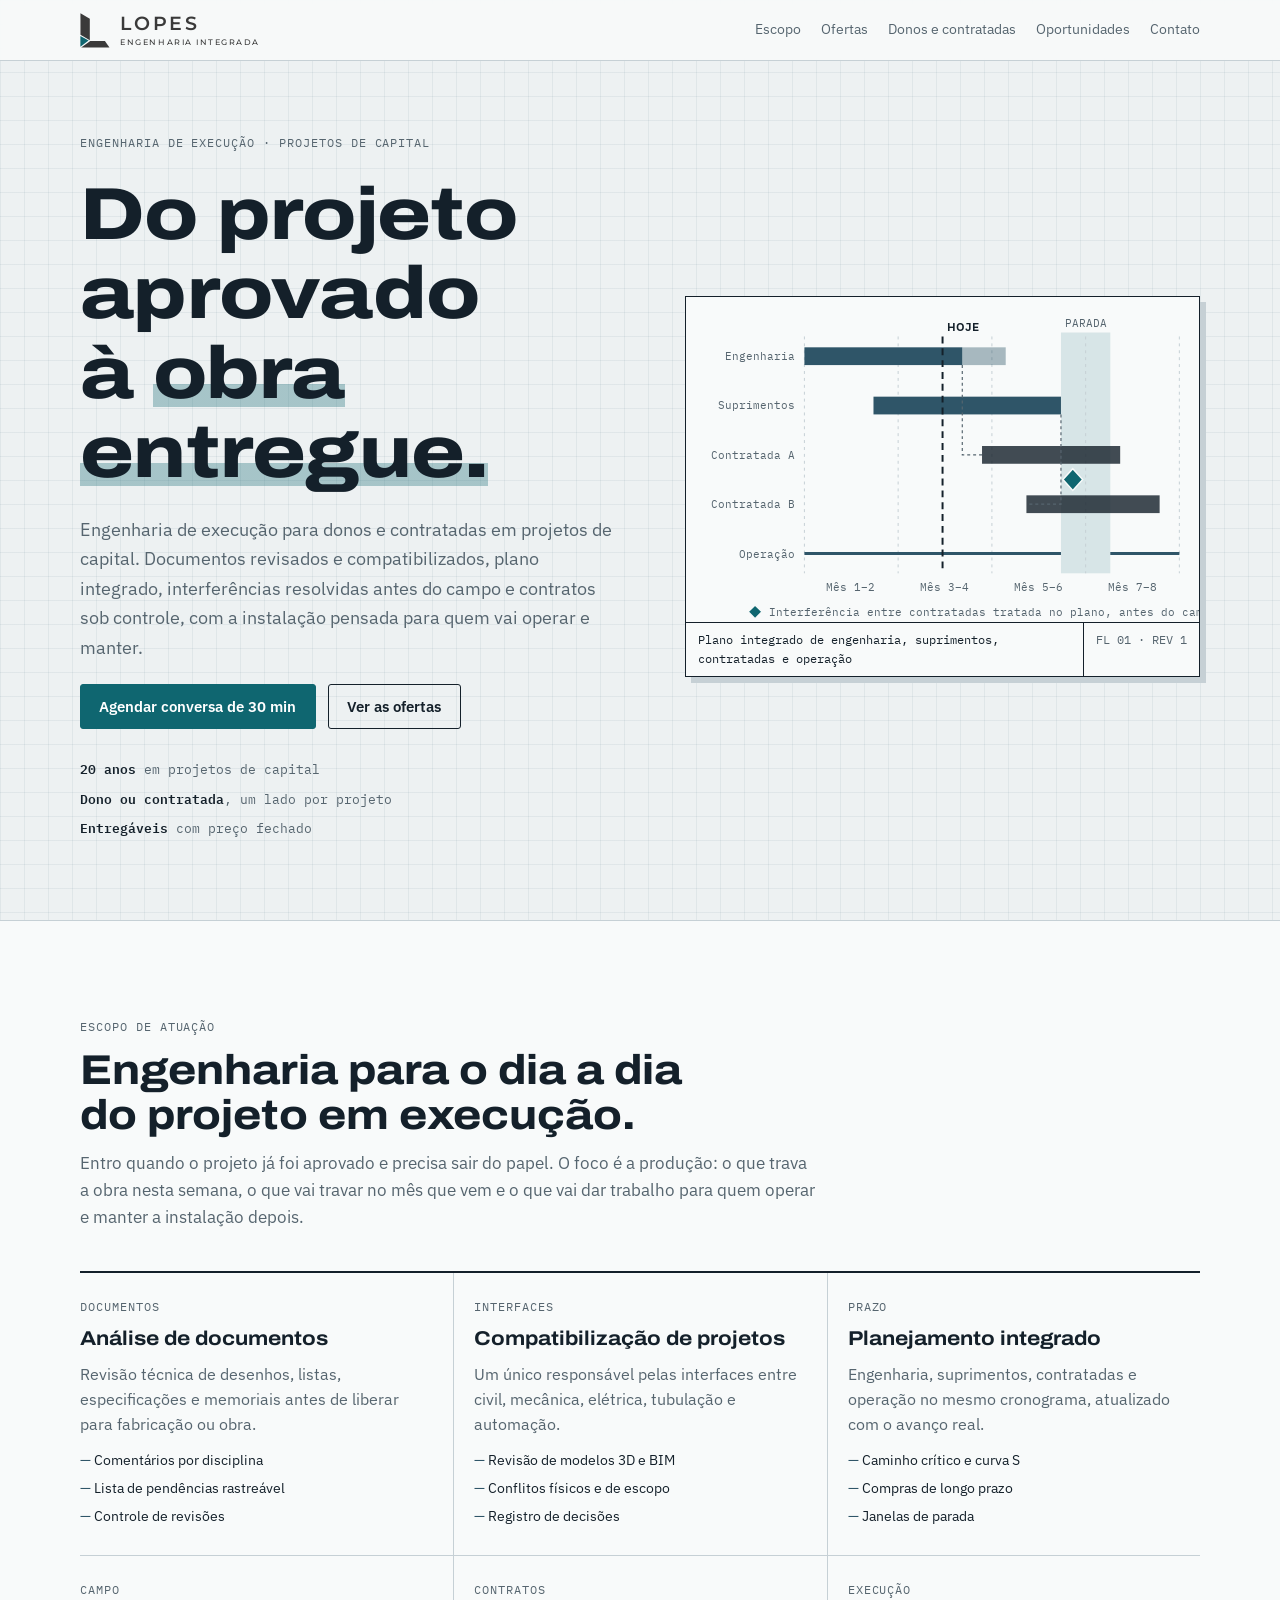
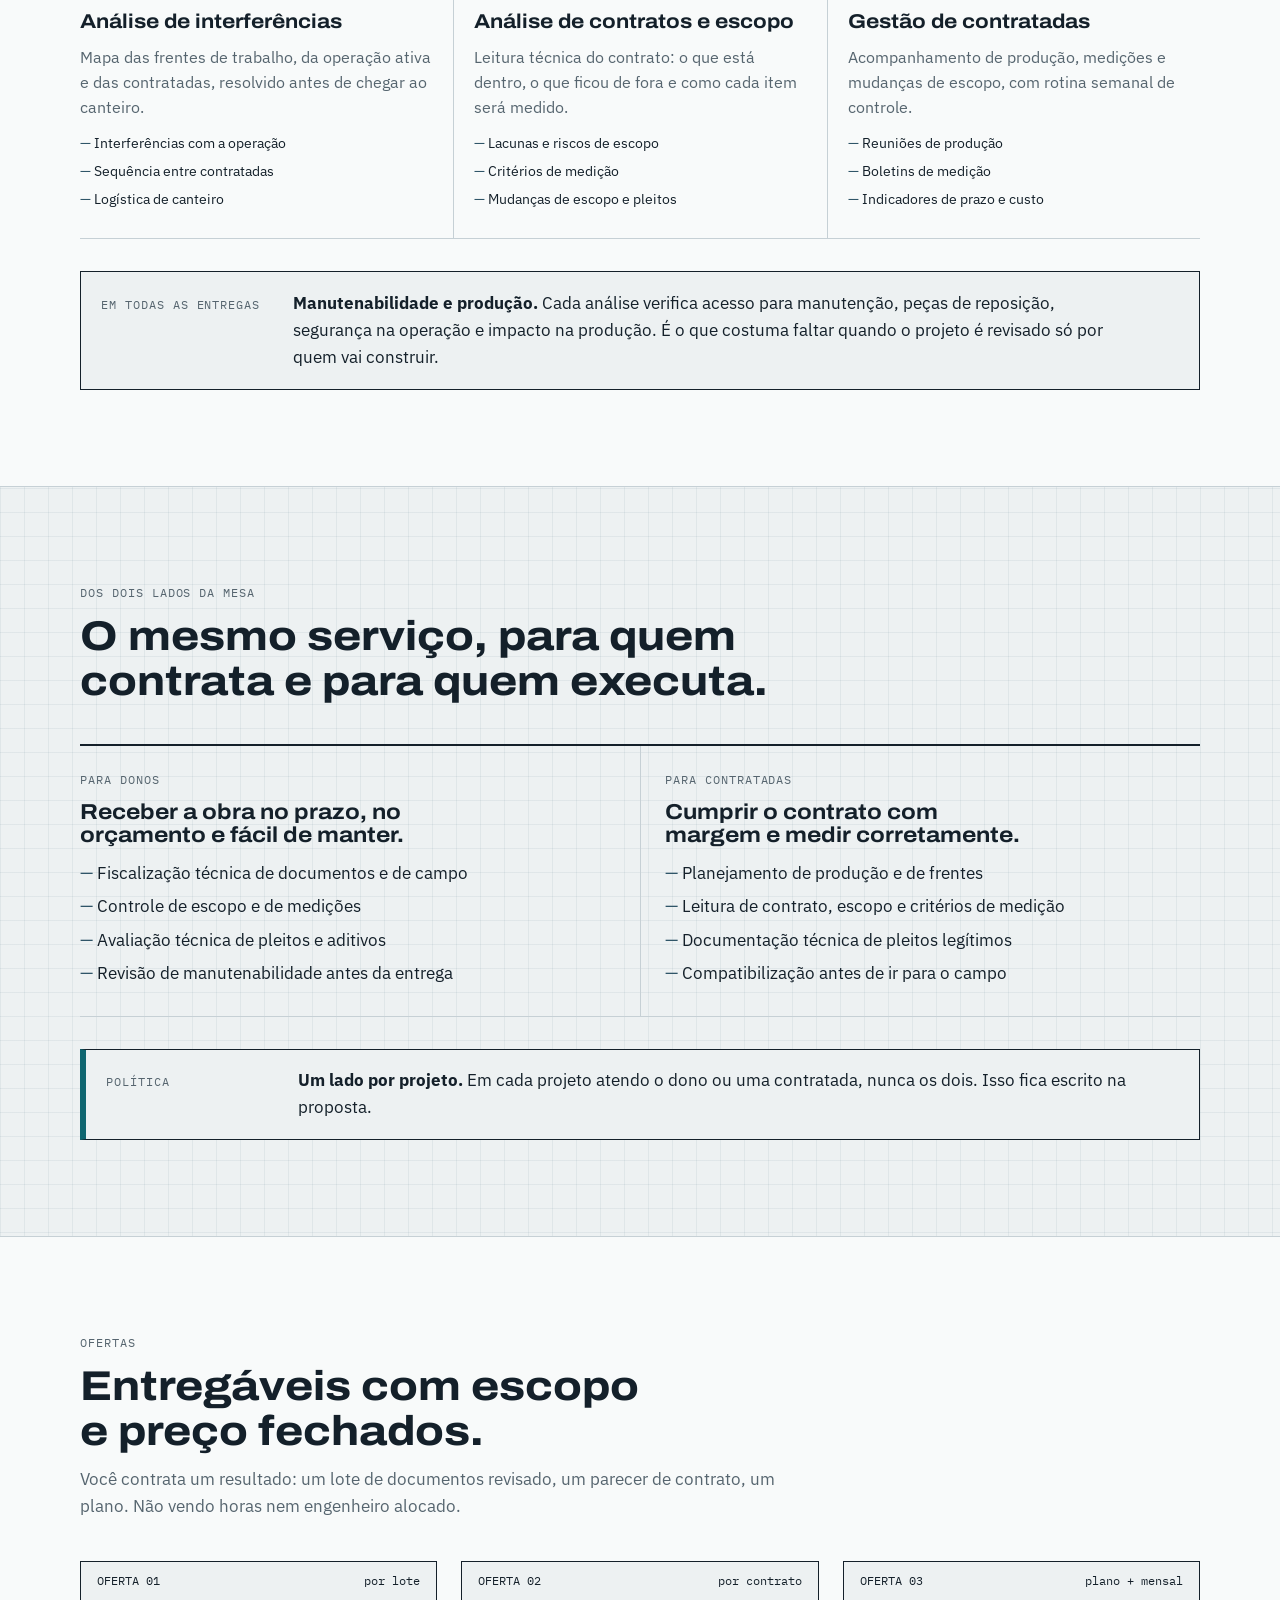
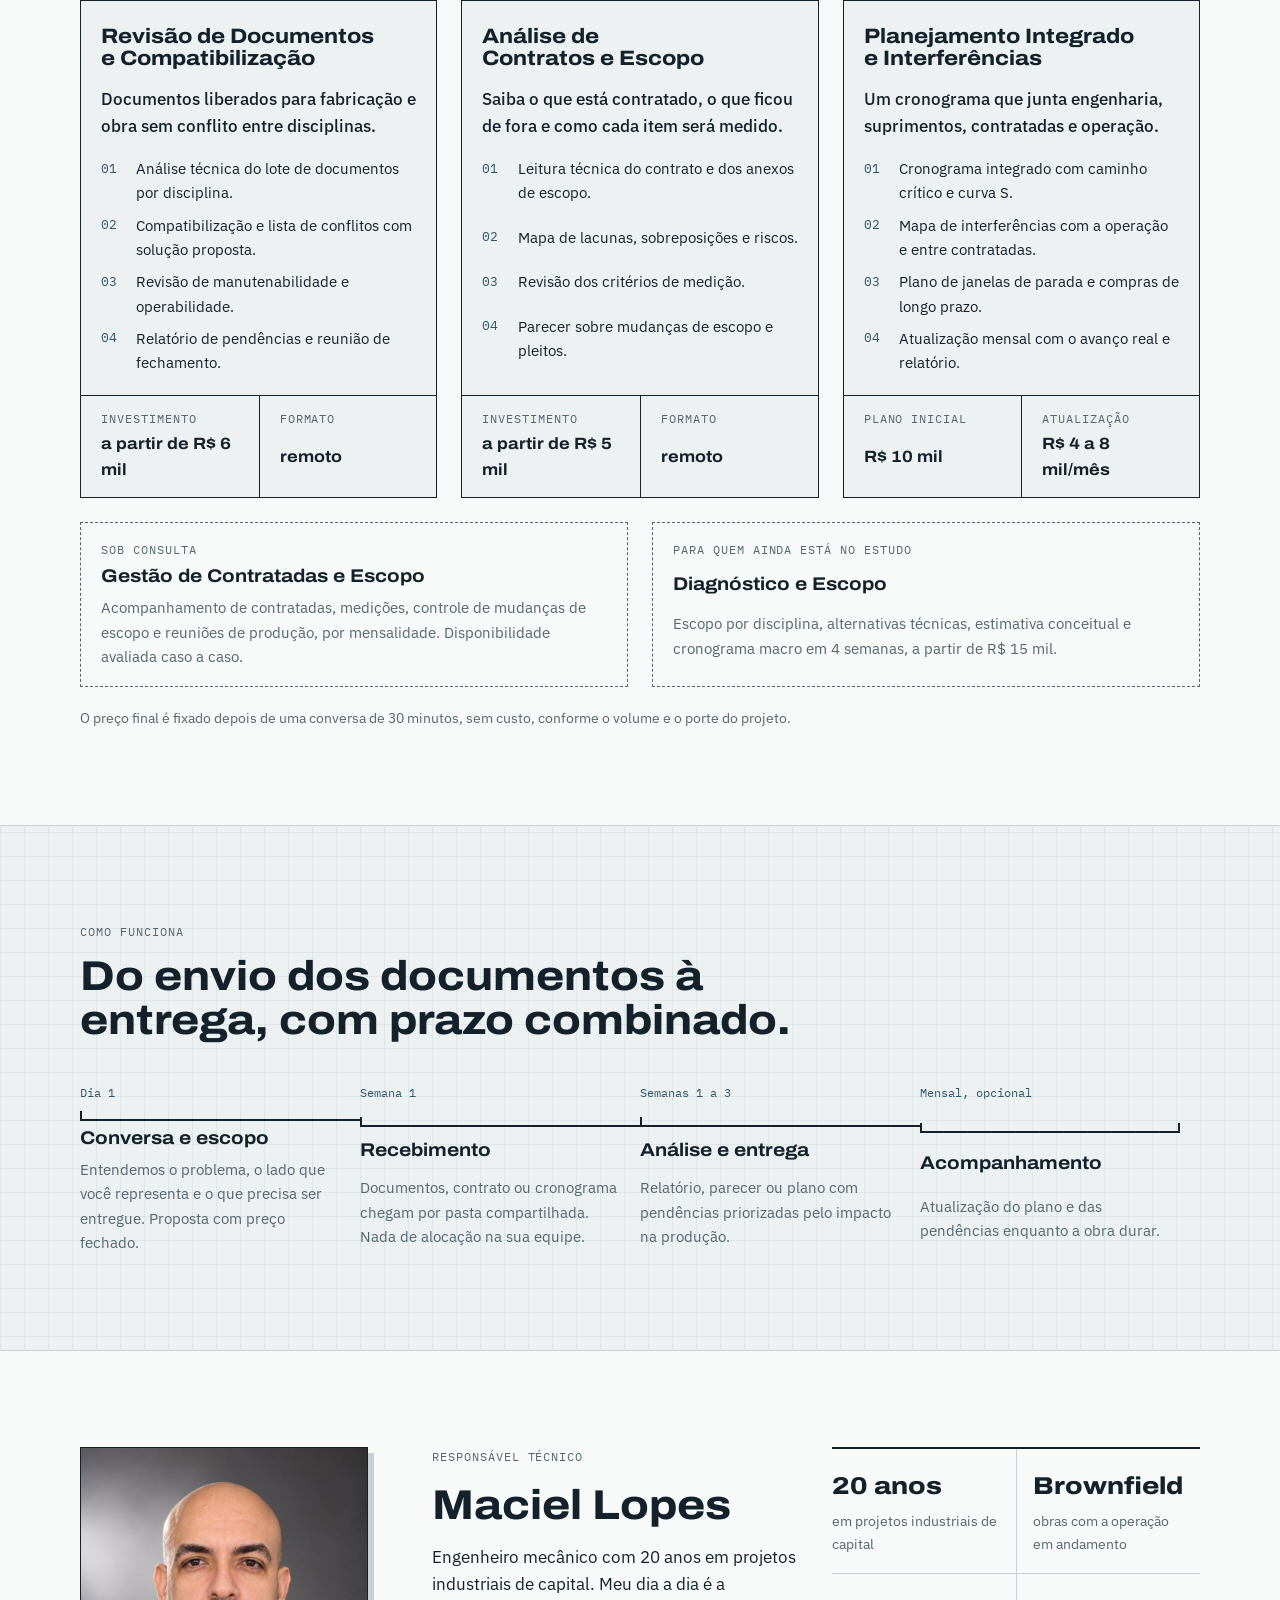
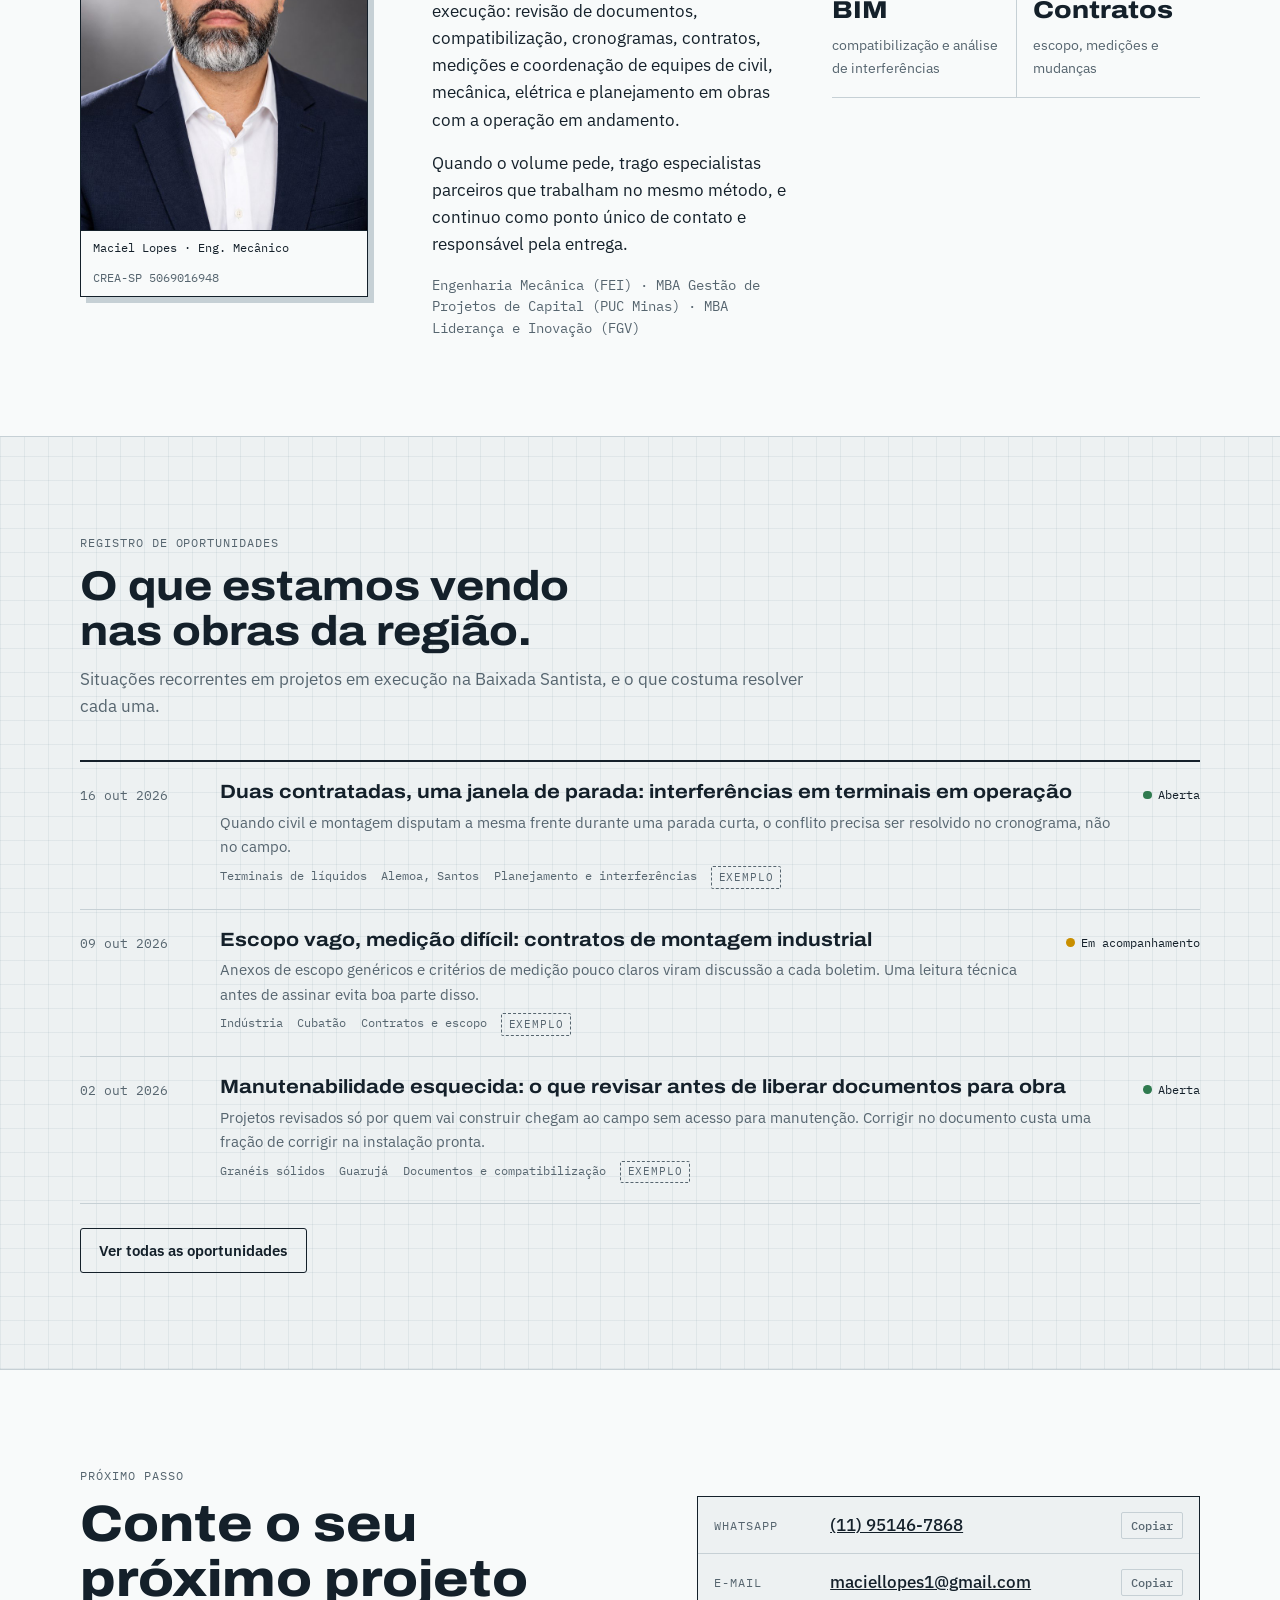
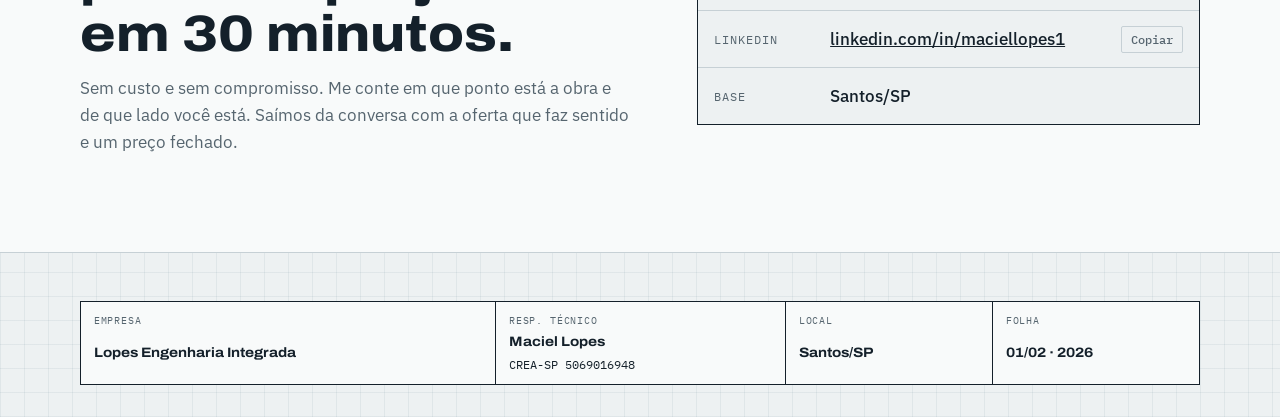
==== commit 2cd0a55c: "Novo posicionamento: engenharia de execução para donos e contratadas Co-Authored-By: Claude Opus 5.5" ====
--- a/index.html
+++ b/index.html
@@ -4,8 +4,8 @@
 <meta charset="utf-8">
 <meta name="viewport" content="width=device-width, initial-scale=1, viewport-fit=cover">
 <meta name="claude:viewport-fit-sides" content="cover">
-<title>[Nome da Empresa] · Engenharia do Dono</title>
-<meta name="description" content="Engenharia do dono, estudos de viabilidade, planejamento de obra e projeto mecânico para indústrias e terminais da Baixada Santista.">
+<title>[Nome da Empresa] · Engenharia de Execução</title>
+<meta name="description" content="Engenharia de execução para donos e contratadas em projetos de capital: análise de documentos, compatibilização, planejamento integrado, interferências, contratos e gestão de contratadas.">
 <link rel="preconnect" href="https://fonts.googleapis.com">
 <link rel="preconnect" href="https://fonts.gstatic.com" crossorigin>
 <link rel="stylesheet" href="https://fonts.googleapis.com/css2?family=Archivo:wdth,wght@100..125,400..800&family=IBM+Plex+Mono:wght@400;500&family=IBM+Plex+Sans:wght@400;500;600&family=Montserrat:wght@500;600&display=swap">
@@ -23,7 +23,7 @@
     <nav class="nav" aria-label="Principal">
       <a href="#escopo">Escopo</a>
       <a href="#ofertas">Ofertas</a>
-      <a class="hide-sm" href="#como">Como trabalho</a>
+      <a class="hide-sm" href="#lados">Donos e contratadas</a>
       <a href="blog.html">Oportunidades</a>
       <a href="#contato">Contato</a>
     </nav>
@@ -34,47 +34,54 @@
   <section class="hero">
     <div class="wrap">
       <div class="hero-copy">
-        <span class="label">Engenharia do dono · Baixada Santista</span>
-        <h1>Do escopo à obra, <em>sem surpresas.</em></h1>
-        <p class="lede">Ajudo indústrias e terminais de médio porte a decidir o que construir, quanto custa e como implantar sem parar a operação. Um único responsável coordena as disciplinas, do estudo de viabilidade ao plano de obra.</p>
+        <span class="label">Engenharia de execução · Projetos de capital</span>
+        <h1>Do projeto aprovado à <em>obra entregue.</em></h1>
+        <p class="lede">Engenharia de execução para donos e contratadas em projetos de capital. Documentos revisados e compatibilizados, plano integrado, interferências resolvidas antes do campo e contratos sob controle, com a instalação pensada para quem vai operar e manter.</p>
         <div class="hero-actions">
           <a class="btn btn-primary" href="#contato">Agendar conversa de 30 min</a>
           <a class="btn" href="#ofertas">Ver as ofertas</a>
         </div>
         <div class="hero-facts">
           <span><b>20 anos</b> em projetos de capital</span>
-          <span><b>FEL 1, 2 e 3</b> e EVTEA</span>
-          <span><b>Brownfield</b> portuário</span>
-        </div>
-      </div>
-
-      <figure class="drawing" aria-labelledby="curva-cap">
-        <svg viewBox="0 0 520 330" role="img" aria-label="Curva de influência: a capacidade de influenciar o custo cai ao longo do projeto, enquanto o custo de uma mudança sobe. A engenharia do dono atua nas fases FEL 1 a 3.">
-          <rect class="chart-zone" x="56" y="40" width="222" height="230"/>
-          <line class="chart-tick" x1="130" y1="40" x2="130" y2="270"/>
-          <line class="chart-tick" x1="204" y1="40" x2="204" y2="270"/>
-          <line class="chart-tick" x1="278" y1="40" x2="278" y2="270"/>
-          <line class="chart-tick" x1="352" y1="40" x2="352" y2="270"/>
-          <line class="chart-tick" x1="426" y1="40" x2="426" y2="270"/>
-          <path class="chart-axis" d="M56 34 V270 H504"/>
-          <text class="chart-text" x="50" y="50" text-anchor="end">ALTO</text>
-          <text class="chart-text" x="50" y="268" text-anchor="end">BAIXO</text>
-          <path class="chart-a chart-draw" d="M56 52 C 180 58, 250 215, 500 258"/>
-          <path class="chart-b chart-draw" d="M56 262 C 280 258, 330 110, 500 52"/>
-          <text class="chart-strong" x="140" y="200" text-anchor="middle">ONDE ATUO</text>
-          <text class="chart-text" x="140" y="216" text-anchor="middle">onde o custo é decidido</text>
-          <text class="chart-text" x="93" y="290" text-anchor="middle">FEL 1</text>
-          <text class="chart-text" x="167" y="290" text-anchor="middle">FEL 2</text>
-          <text class="chart-text" x="241" y="290" text-anchor="middle">FEL 3</text>
-          <text class="chart-text" x="315" y="290" text-anchor="middle">Detalh.</text>
-          <text class="chart-text" x="389" y="290" text-anchor="middle">Obra</text>
-          <text class="chart-text" x="463" y="290" text-anchor="middle">Operação</text>
-          <line class="chart-a" x1="60" y1="316" x2="84" y2="316"/>
-          <text class="chart-text" x="90" y="320">Capacidade de influenciar o custo</text>
-          <line class="chart-b" x1="320" y1="316" x2="344" y2="316"/>
-          <text class="chart-text" x="350" y="320">Custo de uma mudança</text>
+          <span><b>Dono ou contratada</b>, um lado por projeto</span>
+          <span><b>Entregáveis</b> com preço fechado</span>
+        </div>
+      </div>
+
+      <figure class="drawing" aria-labelledby="plano-cap">
+        <svg viewBox="0 0 520 330" role="img" aria-label="Cronograma integrado de engenharia, suprimentos, duas contratadas e operação, com a janela de parada e uma interferência entre contratadas tratada no plano antes de chegar ao campo.">
+          <rect class="chart-zone" x="380" y="36" width="50" height="244"/>
+          <text class="chart-text" x="405" y="30" text-anchor="middle">PARADA</text>
+          <line class="chart-tick" x1="120" y1="40" x2="120" y2="280"/>
+          <line class="chart-tick" x1="215" y1="40" x2="215" y2="280"/>
+          <line class="chart-tick" x1="310" y1="40" x2="310" y2="280"/>
+          <line class="chart-tick" x1="405" y1="40" x2="405" y2="280"/>
+          <line class="chart-tick" x1="500" y1="40" x2="500" y2="280"/>
+          <text class="chart-text" x="110" y="64" text-anchor="end">Engenharia</text>
+          <text class="chart-text" x="110" y="114" text-anchor="end">Suprimentos</text>
+          <text class="chart-text" x="110" y="164" text-anchor="end">Contratada A</text>
+          <text class="chart-text" x="110" y="214" text-anchor="end">Contratada B</text>
+          <text class="chart-text" x="110" y="264" text-anchor="end">Operação</text>
+          <rect class="g-bar" x="120" y="51" width="160" height="18"/>
+          <rect class="g-bar g-soft" x="280" y="51" width="44" height="18"/>
+          <rect class="g-bar" x="190" y="101" width="190" height="18"/>
+          <rect class="g-bar g-alt" x="300" y="151" width="140" height="18"/>
+          <rect class="g-bar g-alt" x="345" y="201" width="135" height="18"/>
+          <path class="g-link" d="M280 69 V160 H300"/>
+          <path class="g-link" d="M380 119 V210 H345"/>
+          <line class="chart-a" x1="120" y1="260" x2="380" y2="260"/>
+          <line class="chart-a" x1="430" y1="260" x2="500" y2="260"/>
+          <polygon class="g-flag" points="392,174 402,185 392,196 382,185"/>
+          <line class="chart-b" x1="260" y1="40" x2="260" y2="280"/>
+          <text class="chart-strong" x="264" y="34">HOJE</text>
+          <text class="chart-text" x="167" y="298" text-anchor="middle">Mês 1–2</text>
+          <text class="chart-text" x="262" y="298" text-anchor="middle">Mês 3–4</text>
+          <text class="chart-text" x="357" y="298" text-anchor="middle">Mês 5–6</text>
+          <text class="chart-text" x="452" y="298" text-anchor="middle">Mês 7–8</text>
+          <polygon class="g-flag" points="70,312 77,319 70,326 63,319"/>
+          <text class="chart-text" x="84" y="323">Interferência entre contratadas tratada no plano, antes do campo</text>
         </svg>
-        <figcaption><span id="curva-cap">Curva de influência no ciclo de um projeto de capital</span><span>FL 01 · REV 0</span></figcaption>
+        <figcaption><span id="plano-cap">Plano integrado de engenharia, suprimentos, contratadas e operação</span><span>FL 01 · REV 1</span></figcaption>
       </figure>
     </div>
   </section>
@@ -83,116 +90,173 @@
     <div class="wrap">
       <div class="section-head">
         <span class="label">Escopo de atuação</span>
-        <h2>Engenharia do lado de quem investe.</h2>
-        <p>Represento o dono do investimento: defino o que precisa ser feito, organizo projetistas e contratadas e cuido para que o projeto chegue à obra viável, compatível e com prazo realista.</p>
-      </div>
-      <div class="scope-grid">
-        <div class="scope-item">
-          <span class="label">Antes de investir</span>
-          <h3>Estudos de viabilidade</h3>
-          <p>Escopo, alternativas técnicas, estimativa de custo e cronograma para a diretoria decidir.</p>
-          <ul><li>FEL 1, 2 e 3 e EVTEA</li><li>Estimativa conceitual de CAPEX</li><li>Mapa de riscos e licenças</li></ul>
-        </div>
-        <div class="scope-item">
-          <span class="label">Antes da obra</span>
-          <h3>Planejamento de obra</h3>
-          <p>Cronograma integrado de engenharia, suprimentos e montagem, com a operação em andamento.</p>
-          <ul><li>EAP, caminho crítico e curva S</li><li>Pacotes de contratação e medição</li><li>Janelas de parada</li></ul>
-        </div>
-        <div class="scope-item">
-          <span class="label">Durante o projeto</span>
-          <h3>Compatibilização</h3>
-          <p>Um único responsável pelas interfaces entre civil, mecânica, elétrica e automação.</p>
-          <ul><li>Coordenação multidisciplinar</li><li>Análise de interferências em BIM</li><li>Revisão de documentos de projeto</li></ul>
-        </div>
-        <div class="scope-item">
-          <span class="label">Quando o equipamento importa</span>
-          <h3>Projeto mecânico</h3>
-          <p>Equipamentos, estruturas de apoio e sistemas de movimentação de materiais.</p>
-          <ul><li>Modelagem 3D e detalhamento</li><li>Transportadores, chutes e tubulações</li><li>Especificação técnica de compra</li></ul>
-        </div>
-      </div>
-      <div class="sectors">
-        <span class="label">Setores</span>
-        <span class="chip">Portos e terminais</span>
-        <span class="chip">Granéis sólidos e líquidos</span>
-        <span class="chip">Armazéns retroportuários</span>
-        <span class="chip">Agronegócio</span>
-        <span class="chip">Fertilizantes</span>
-        <span class="chip">Manufatura</span>
-      </div>
-    </div>
-  </section>
-
-  <section id="ofertas">
-    <div class="wrap">
-      <div class="section-head">
-        <span class="label">Ofertas de preço fixo</span>
-        <h2>Duas entregas fechadas, com prazo e preço definidos antes de começar.</h2>
-      </div>
-      <div class="offers">
+        <h2>Engenharia para o dia a dia do projeto em execução.</h2>
+        <p>Entro quando o projeto já foi aprovado e precisa sair do papel. O foco é a produção: o que trava a obra nesta semana, o que vai travar no mês que vem e o que vai dar trabalho para quem operar e manter a instalação depois.</p>
+      </div>
+      <div class="scope-grid scope-6">
+        <div class="scope-item">
+          <span class="label">Documentos</span>
+          <h3>Análise de documentos</h3>
+          <p>Revisão técnica de desenhos, listas, especificações e memoriais antes de liberar para fabricação ou obra.</p>
+          <ul><li>Comentários por disciplina</li><li>Lista de pendências rastreável</li><li>Controle de revisões</li></ul>
+        </div>
+        <div class="scope-item">
+          <span class="label">Interfaces</span>
+          <h3>Compatibilização de projetos</h3>
+          <p>Um único responsável pelas interfaces entre civil, mecânica, elétrica, tubulação e automação.</p>
+          <ul><li>Revisão de modelos 3D e BIM</li><li>Conflitos físicos e de escopo</li><li>Registro de decisões</li></ul>
+        </div>
+        <div class="scope-item">
+          <span class="label">Prazo</span>
+          <h3>Planejamento integrado</h3>
+          <p>Engenharia, suprimentos, contratadas e operação no mesmo cronograma, atualizado com o avanço real.</p>
+          <ul><li>Caminho crítico e curva S</li><li>Compras de longo prazo</li><li>Janelas de parada</li></ul>
+        </div>
+        <div class="scope-item">
+          <span class="label">Campo</span>
+          <h3>Análise de interferências</h3>
+          <p>Mapa das frentes de trabalho, da operação ativa e das contratadas, resolvido antes de chegar ao canteiro.</p>
+          <ul><li>Interferências com a operação</li><li>Sequência entre contratadas</li><li>Logística de canteiro</li></ul>
+        </div>
+        <div class="scope-item">
+          <span class="label">Contratos</span>
+          <h3>Análise de contratos e escopo</h3>
+          <p>Leitura técnica do contrato: o que está dentro, o que ficou de fora e como cada item será medido.</p>
+          <ul><li>Lacunas e riscos de escopo</li><li>Critérios de medição</li><li>Mudanças de escopo e pleitos</li></ul>
+        </div>
+        <div class="scope-item">
+          <span class="label">Execução</span>
+          <h3>Gestão de contratadas</h3>
+          <p>Acompanhamento de produção, medições e mudanças de escopo, com rotina semanal de controle.</p>
+          <ul><li>Reuniões de produção</li><li>Boletins de medição</li><li>Indicadores de prazo e custo</li></ul>
+        </div>
+      </div>
+      <div class="criterion">
+        <span class="label">Em todas as entregas</span>
+        <p><b>Manutenabilidade e produção.</b> Cada análise verifica acesso para manutenção, peças de reposição, segurança na operação e impacto na produção. É o que costuma faltar quando o projeto é revisado só por quem vai construir.</p>
+      </div>
+    </div>
+  </section>
+
+  <section id="lados">
+    <div class="wrap">
+      <div class="section-head">
+        <span class="label">Dos dois lados da mesa</span>
+        <h2>O mesmo serviço, para quem contrata e para quem executa.</h2>
+      </div>
+      <div class="sides">
+        <div class="side">
+          <span class="label">Para donos</span>
+          <h3>Receber a obra no prazo, no orçamento e fácil de manter.</h3>
+          <ul><li>Fiscalização técnica de documentos e de campo</li><li>Controle de escopo e de medições</li><li>Avaliação técnica de pleitos e aditivos</li><li>Revisão de manutenabilidade antes da entrega</li></ul>
+        </div>
+        <div class="side">
+          <span class="label">Para contratadas</span>
+          <h3>Cumprir o contrato com margem e medir corretamente.</h3>
+          <ul><li>Planejamento de produção e de frentes</li><li>Leitura de contrato, escopo e critérios de medição</li><li>Documentação técnica de pleitos legítimos</li><li>Compatibilização antes de ir para o campo</li></ul>
+        </div>
+      </div>
+      <div class="policy">
+        <span class="label">Política</span>
+        <p><b>Um lado por projeto.</b> Em cada projeto atendo o dono ou uma contratada, nunca os dois. Isso fica escrito na proposta.</p>
+      </div>
+    </div>
+  </section>
+
+  <section id="ofertas" class="band">
+    <div class="wrap">
+      <div class="section-head">
+        <span class="label">Ofertas</span>
+        <h2>Entregáveis com escopo e preço fechados.</h2>
+        <p>Você contrata um resultado: um lote de documentos revisado, um parecer de contrato, um plano. Não vendo horas nem engenheiro alocado.</p>
+      </div>
+      <div class="offers offers-3">
         <article class="offer">
-          <div class="offer-head"><span>OFERTA 01</span><span>4 semanas</span></div>
+          <div class="offer-head"><span>OFERTA 01</span><span>por lote</span></div>
           <div class="offer-body">
-            <h3>Diagnóstico e Escopo de Projeto Industrial</h3>
-            <p class="promise">Antes de gastar com projeto e obra, saiba o que construir, quanto custa e quanto tempo leva.</p>
-            <p class="for">Para indústrias, terminais e armazéns que querem ampliar, adequar ou modernizar uma instalação e ainda não têm escopo, orçamento ou cronograma confiáveis.</p>
+            <h3>Revisão de Documentos e Compatibilização</h3>
+            <p class="promise">Documentos liberados para fabricação e obra sem conflito entre disciplinas.</p>
           </div>
           <ol class="deliverables">
-            <li>Levantamento em campo e entrevistas com operação e manutenção.</li>
-            <li>Escopo e premissas por disciplina: civil, mecânica e elétrica.</li>
-            <li>Comparação de até 2 alternativas técnicas, com recomendação.</li>
-            <li>Estimativa de custo de implantação (classe conceitual) e cronograma macro.</li>
-            <li>Mapa de riscos, interferências com a operação e licenças.</li>
-            <li>Relatório executivo e apresentação para a diretoria.</li>
+            <li>Análise técnica do lote de documentos por disciplina.</li>
+            <li>Compatibilização e lista de conflitos com solução proposta.</li>
+            <li>Revisão de manutenabilidade e operabilidade.</li>
+            <li>Relatório de pendências e reunião de fechamento.</li>
           </ol>
           <div class="offer-foot">
-            <div><span class="label">Investimento</span><strong>a partir de R$ 15 mil</strong></div>
-            <div><span class="label">Pagamento</span><strong>50% + 50%</strong></div>
+            <div><span class="label">Investimento</span><strong>a partir de R$ 6 mil</strong></div>
+            <div><span class="label">Formato</span><strong>remoto</strong></div>
           </div>
         </article>
 
         <article class="offer">
-          <div class="offer-head"><span>OFERTA 02</span><span>3 a 5 semanas</span></div>
+          <div class="offer-head"><span>OFERTA 02</span><span>por contrato</span></div>
           <div class="offer-body">
-            <h3>Plano de Implantação de Obra Industrial</h3>
-            <p class="promise">Sua obra começa com um plano que a diretoria aprova e as contratadas conseguem cumprir, sem parar a operação.</p>
-            <p class="for">Para empresas com projeto ou escopo aprovado que vão executar obra ou montagem, especialmente com a planta ou o terminal em operação.</p>
+            <h3>Análise de Contratos e Escopo</h3>
+            <p class="promise">Saiba o que está contratado, o que ficou de fora e como cada item será medido.</p>
           </div>
           <ol class="deliverables">
-            <li>EAP e cronograma integrado de engenharia, suprimentos e obra.</li>
-            <li>Caminho crítico, marcos e curva S física e financeira.</li>
-            <li>Plano de contratação: pacotes, escopos e critérios de medição.</li>
-            <li>Plano de interferências: janelas de parada, frentes e canteiro.</li>
-            <li>Lista de compras de longo prazo de entrega e riscos de prazo.</li>
-            <li>Rotina de acompanhamento com relatório semanal e indicadores.</li>
+            <li>Leitura técnica do contrato e dos anexos de escopo.</li>
+            <li>Mapa de lacunas, sobreposições e riscos.</li>
+            <li>Revisão dos critérios de medição.</li>
+            <li>Parecer sobre mudanças de escopo e pleitos.</li>
           </ol>
           <div class="offer-foot">
-            <div><span class="label">Investimento</span><strong>a partir de R$ 10 mil</strong></div>
-            <div><span class="label">Opcional</span><strong>acompanhamento mensal</strong></div>
+            <div><span class="label">Investimento</span><strong>a partir de R$ 5 mil</strong></div>
+            <div><span class="label">Formato</span><strong>remoto</strong></div>
           </div>
         </article>
-      </div>
-      <p class="offer-note">O preço final é fixado depois de uma conversa de 30 minutos, sem custo, conforme o porte da instalação.</p>
-    </div>
-  </section>
-
-  <section id="como" class="band">
-    <div class="wrap">
-      <div class="section-head">
-        <span class="label">Como funciona o Diagnóstico</span>
-        <h2>Quatro semanas, do levantamento à decisão.</h2>
+
+        <article class="offer">
+          <div class="offer-head"><span>OFERTA 03</span><span>plano + mensal</span></div>
+          <div class="offer-body">
+            <h3>Planejamento Integrado e Interferências</h3>
+            <p class="promise">Um cronograma que junta engenharia, suprimentos, contratadas e operação.</p>
+          </div>
+          <ol class="deliverables">
+            <li>Cronograma integrado com caminho crítico e curva S.</li>
+            <li>Mapa de interferências com a operação e entre contratadas.</li>
+            <li>Plano de janelas de parada e compras de longo prazo.</li>
+            <li>Atualização mensal com o avanço real e relatório.</li>
+          </ol>
+          <div class="offer-foot">
+            <div><span class="label">Plano inicial</span><strong>R$ 10 mil</strong></div>
+            <div><span class="label">Atualização</span><strong>R$ 4 a 8 mil/mês</strong></div>
+          </div>
+        </article>
+      </div>
+      <div class="extra-offers">
+        <div class="extra">
+          <span class="label">Sob consulta</span>
+          <h3>Gestão de Contratadas e Escopo</h3>
+          <p>Acompanhamento de contratadas, medições, controle de mudanças de escopo e reuniões de produção, por mensalidade. Disponibilidade avaliada caso a caso.</p>
+        </div>
+        <div class="extra">
+          <span class="label">Para quem ainda está no estudo</span>
+          <h3>Diagnóstico e Escopo</h3>
+          <p>Escopo por disciplina, alternativas técnicas, estimativa conceitual e cronograma macro em 4 semanas, a partir de R$ 15 mil.</p>
+        </div>
+      </div>
+      <p class="offer-note">O preço final é fixado depois de uma conversa de 30 minutos, sem custo, conforme o volume e o porte do projeto.</p>
+    </div>
+  </section>
+
+  <section id="como">
+    <div class="wrap">
+      <div class="section-head">
+        <span class="label">Como funciona</span>
+        <h2>Do envio dos documentos à entrega, com prazo combinado.</h2>
       </div>
       <div class="steps">
-        <div class="step"><span class="when">Semana 1</span><div class="rule"></div><h3>Levantamento</h3><p>Visita técnica, documentos existentes e entrevistas com operação e manutenção.</p></div>
-        <div class="step"><span class="when">Semana 2</span><div class="rule"></div><h3>Escopo e alternativas</h3><p>Premissas por disciplina e até duas soluções técnicas lado a lado.</p></div>
-        <div class="step"><span class="when">Semana 3</span><div class="rule"></div><h3>Custo e prazo</h3><p>Estimativa conceitual, cronograma macro e riscos de implantação.</p></div>
-        <div class="step"><span class="when">Semana 4</span><div class="rule"></div><h3>Decisão</h3><p>Relatório executivo e reunião com a diretoria para aprovar o próximo passo.</p></div>
-      </div>
-    </div>
-  </section>
-
-  <section id="quem">
+        <div class="step"><span class="when">Dia 1</span><div class="rule"></div><h3>Conversa e escopo</h3><p>Entendemos o problema, o lado que você representa e o que precisa ser entregue. Proposta com preço fechado.</p></div>
+        <div class="step"><span class="when">Semana 1</span><div class="rule"></div><h3>Recebimento</h3><p>Documentos, contrato ou cronograma chegam por pasta compartilhada. Nada de alocação na sua equipe.</p></div>
+        <div class="step"><span class="when">Semanas 1 a 3</span><div class="rule"></div><h3>Análise e entrega</h3><p>Relatório, parecer ou plano com pendências priorizadas pelo impacto na produção.</p></div>
+        <div class="step"><span class="when">Mensal, opcional</span><div class="rule"></div><h3>Acompanhamento</h3><p>Atualização do plano e das pendências enquanto a obra durar.</p></div>
+      </div>
+    </div>
+  </section>
+
+  <section id="quem" class="band">
     <div class="wrap person">
       <figure class="portrait">
         <img src="assets/img/maciel-lopes.jpg" width="720" height="960" alt="Retrato de Maciel Lopes, engenheiro mecânico" loading="lazy">
@@ -202,38 +266,38 @@
       <div class="bio">
         <span class="label">Responsável técnico</span>
         <h2 style="font-size:clamp(1.75rem,3.6vw,2.6rem);font-weight:750"><span data-site="responsavel">Maciel Lopes</span></h2>
-        <p>Engenheiro mecânico com 20 anos em projetos industriais de capital. Atuo hoje na coordenação de engenharia e planejamento de uma obra CAPEX brownfield em ambiente portuário, com equipe multidisciplinar de civil, mecânica, elétrica e planejamento.</p>
-        <p>Para cada projeto, monto a equipe com especialistas parceiros das disciplinas necessárias e respondo pelo resultado como ponto único de contato.</p>
+        <p>Engenheiro mecânico com 20 anos em projetos industriais de capital. Meu dia a dia é a execução: revisão de documentos, compatibilização, cronogramas, contratos, medições e coordenação de equipes de civil, mecânica, elétrica e planejamento em obras com a operação em andamento.</p>
+        <p>Quando o volume pede, trago especialistas parceiros que trabalham no mesmo método, e continuo como ponto único de contato e responsável pela entrega.</p>
         <p class="mono" style="font-size:.85rem;color:var(--muted)">Engenharia Mecânica (FEI) · MBA Gestão de Projetos de Capital (PUC Minas) · MBA Liderança e Inovação (FGV)</p>
       </div>
       <div class="figures">
         <div class="figure"><strong>20 anos</strong><span>em projetos industriais de capital</span></div>
         <div class="figure"><strong>Brownfield</strong><span>obras com a operação em andamento</span></div>
-        <div class="figure"><strong>FEL 1·2·3</strong><span>estudos de viabilidade e EVTEA</span></div>
-        <div class="figure"><strong>4 disciplinas</strong><span>civil, mecânica, elétrica e planejamento</span></div>
-      </div>
-      </div>
-    </div>
-  </section>
-
-  <section id="oportunidades" class="band">
+        <div class="figure"><strong>BIM</strong><span>compatibilização e análise de interferências</span></div>
+        <div class="figure"><strong>Contratos</strong><span>escopo, medições e mudanças</span></div>
+      </div>
+      </div>
+    </div>
+  </section>
+
+  <section id="oportunidades">
     <div class="wrap">
       <div class="section-head">
         <span class="label">Registro de oportunidades</span>
-        <h2>O que estamos vendo na Baixada Santista.</h2>
-        <p>Demandas recorrentes em terminais e indústrias da região, e como um bom escopo muda o resultado.</p>
+        <h2>O que estamos vendo nas obras da região.</h2>
+        <p>Situações recorrentes em projetos em execução na Baixada Santista, e o que costuma resolver cada uma.</p>
       </div>
       <div class="posts" id="latest"></div>
       <div class="more"><a class="btn" href="blog.html">Ver todas as oportunidades</a></div>
     </div>
   </section>
 
-  <section id="contato">
+  <section id="contato" class="band">
     <div class="wrap contact">
       <div class="section-head" style="margin:0">
         <span class="label">Próximo passo</span>
         <h2>Conte o seu próximo projeto em 30 minutos.</h2>
-        <p>Sem custo e sem compromisso. Saímos da conversa com a oferta que faz sentido e um preço fechado.</p>
+        <p>Sem custo e sem compromisso. Me conte em que ponto está a obra e de que lado você está. Saímos da conversa com a oferta que faz sentido e um preço fechado.</p>
       </div>
       <div class="contact-list">
         <div class="contact-line"><span class="label">WhatsApp</span><a data-href="whatsapp" data-site="whatsapp" target="_blank" rel="noopener">[seu WhatsApp]</a><button type="button" class="copy" data-copy="whatsapp">Copiar</button></div>
--- a/assets/style.css
+++ b/assets/style.css
@@ -286,3 +286,40 @@
 .portrait figcaption { display: flex; justify-content: space-between; gap: .75rem; flex-wrap: wrap; padding: .5rem .75rem; border-top: 1px solid var(--ink); font-family: var(--font-mono); font-size: .72rem; }
 .portrait figcaption > span:last-child { color: var(--muted); }
 .person .figure strong { font-size: clamp(1.3rem, 1.9vw, 1.6rem); overflow-wrap: normal; }
+
+/* Posicionamento: engenharia de execução */
+.scope-6 { grid-template-columns: repeat(3, minmax(0, 1fr)); }
+.scope-6 .scope-item:nth-child(3n+1) { border-left: 0; padding-left: 0; }
+@media (max-width: 980px) {
+  .scope-6 { grid-template-columns: repeat(2, minmax(0, 1fr)); }
+  .scope-6 .scope-item:nth-child(n) { border-left: 1px solid var(--line); padding-left: 1.25rem; }
+  .scope-6 .scope-item:nth-child(2n+1) { border-left: 0; padding-left: 0; }
+}
+@media (max-width: 560px) { .scope-6 { grid-template-columns: minmax(0, 1fr); } .scope-6 .scope-item:nth-child(n) { border-left: 0; padding-left: 0; } }
+.criterion, .policy { display: grid; grid-template-columns: 11rem minmax(0, 1fr); gap: 1rem; align-items: baseline; margin-top: 2rem; padding: 1.1rem 1.25rem; border: 1px solid var(--ink); background: var(--paper); }
+.criterion p, .policy p { max-width: 52rem; }
+.policy { border-left: 6px solid var(--brand); }
+@media (max-width: 640px) { .criterion, .policy { grid-template-columns: minmax(0, 1fr); gap: .4rem; } }
+.sides { display: grid; grid-template-columns: repeat(2, minmax(0, 1fr)); border-top: 2px solid var(--ink); }
+@media (max-width: 760px) { .sides { grid-template-columns: minmax(0, 1fr); } }
+.side { display: grid; align-content: start; gap: .75rem; padding: 1.5rem 1.5rem 1.75rem 0; border-bottom: 1px solid var(--line); min-width: 0; }
+.side + .side { padding-left: 1.5rem; border-left: 1px solid var(--line); }
+@media (max-width: 760px) { .side + .side { padding-left: 0; border-left: 0; } }
+.side h3 { font-size: 1.35rem; font-weight: 700; }
+.side ul { margin: 0; padding: 0; list-style: none; display: grid; gap: .4rem; }
+.side li::before { content: "— "; color: var(--steel); }
+.offers-3 { grid-template-columns: repeat(3, minmax(0, 1fr)); }
+@media (max-width: 1020px) { .offers-3 { grid-template-columns: minmax(0, 1fr); } }
+.offers-3 .offer h3 { font-size: 1.3rem; }
+.offers-3 .offer-foot strong { font-size: 1.02rem; }
+.extra-offers { display: grid; grid-template-columns: repeat(2, minmax(0, 1fr)); gap: 1.5rem; margin-top: 1.5rem; }
+@media (max-width: 760px) { .extra-offers { grid-template-columns: minmax(0, 1fr); } }
+.extra { display: grid; gap: .5rem; padding: 1.1rem 1.25rem; border: 1px dashed var(--muted); min-width: 0; }
+.extra h3 { font-size: 1.15rem; font-weight: 700; }
+.extra p { color: var(--muted); font-size: .95rem; }
+.g-bar { fill: var(--steel); }
+.g-alt { fill: var(--ink); opacity: .8; }
+.g-soft { opacity: .4; }
+.g-link { fill: none; stroke: var(--muted); stroke-width: 1.2; stroke-dasharray: 3 3; }
+.g-flag { fill: var(--brand); stroke: var(--sheet); stroke-width: 1.5; }
+.drawing { margin: 0; }
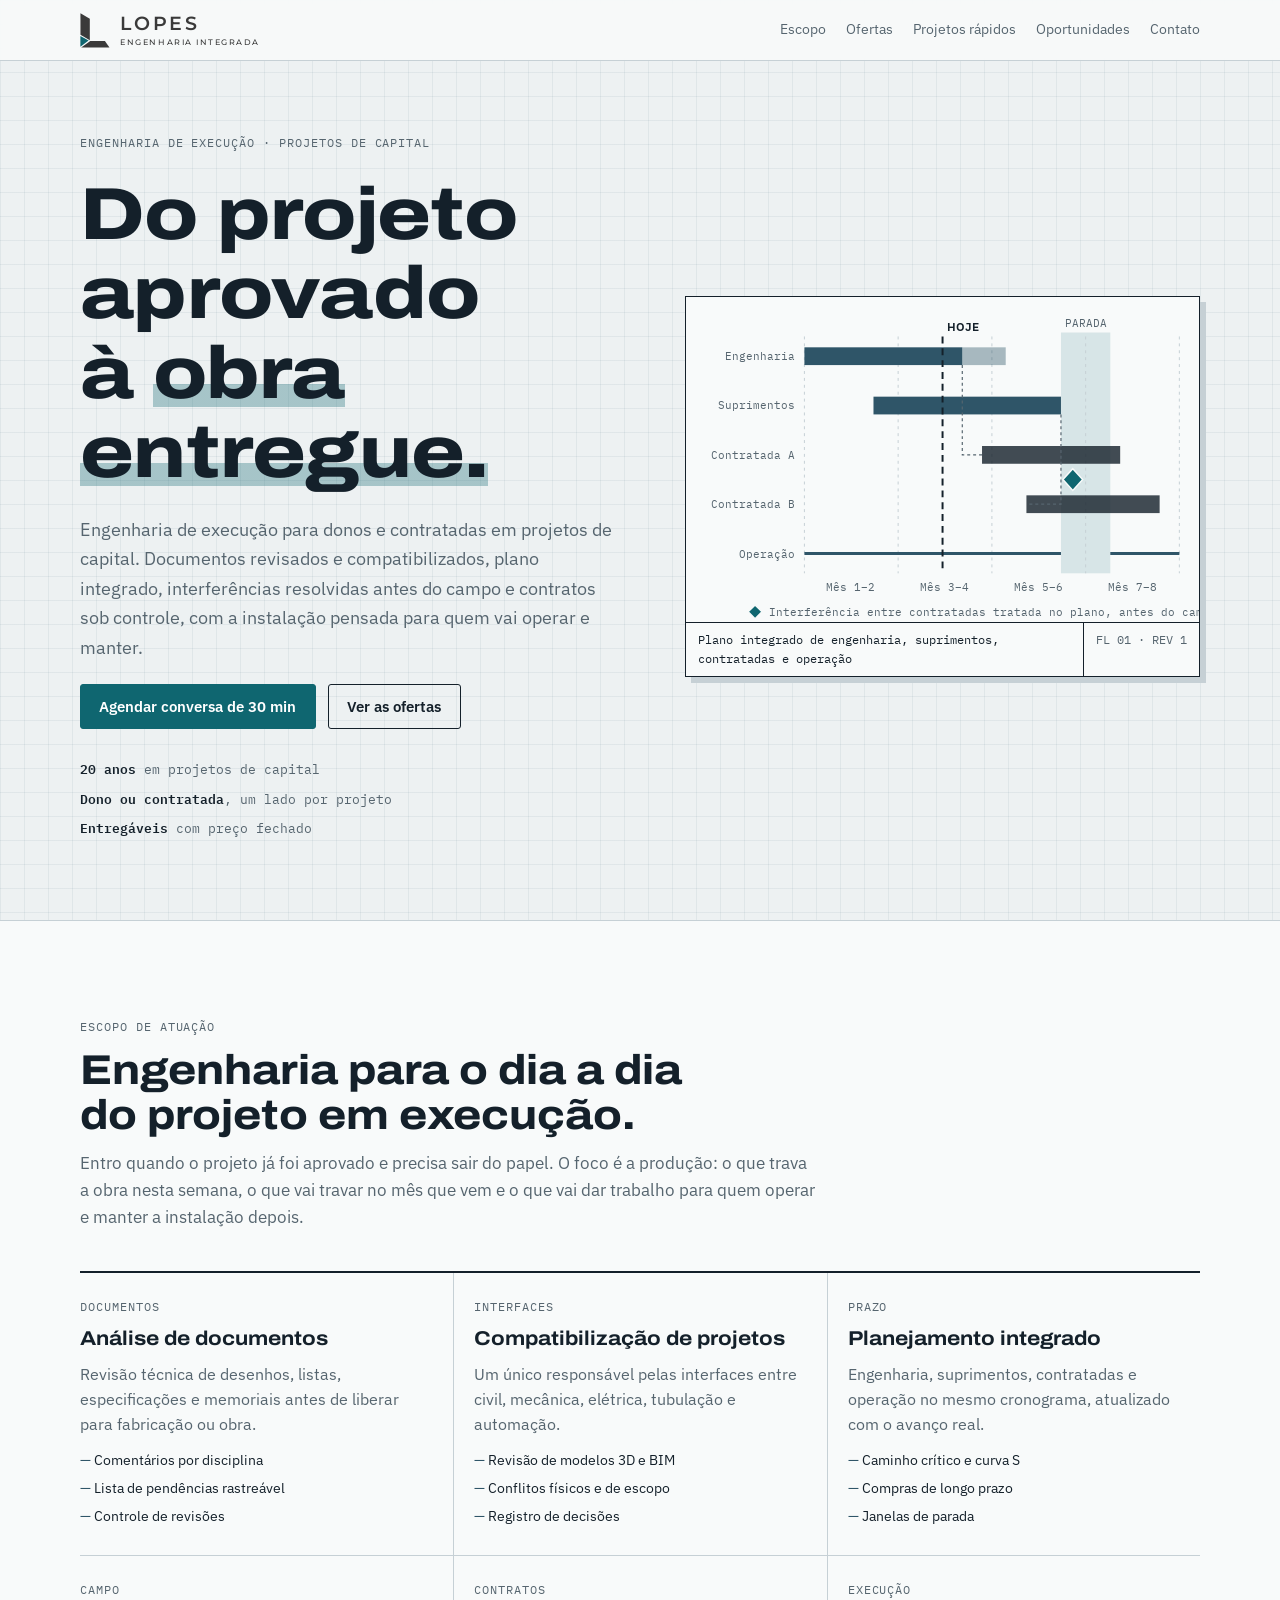
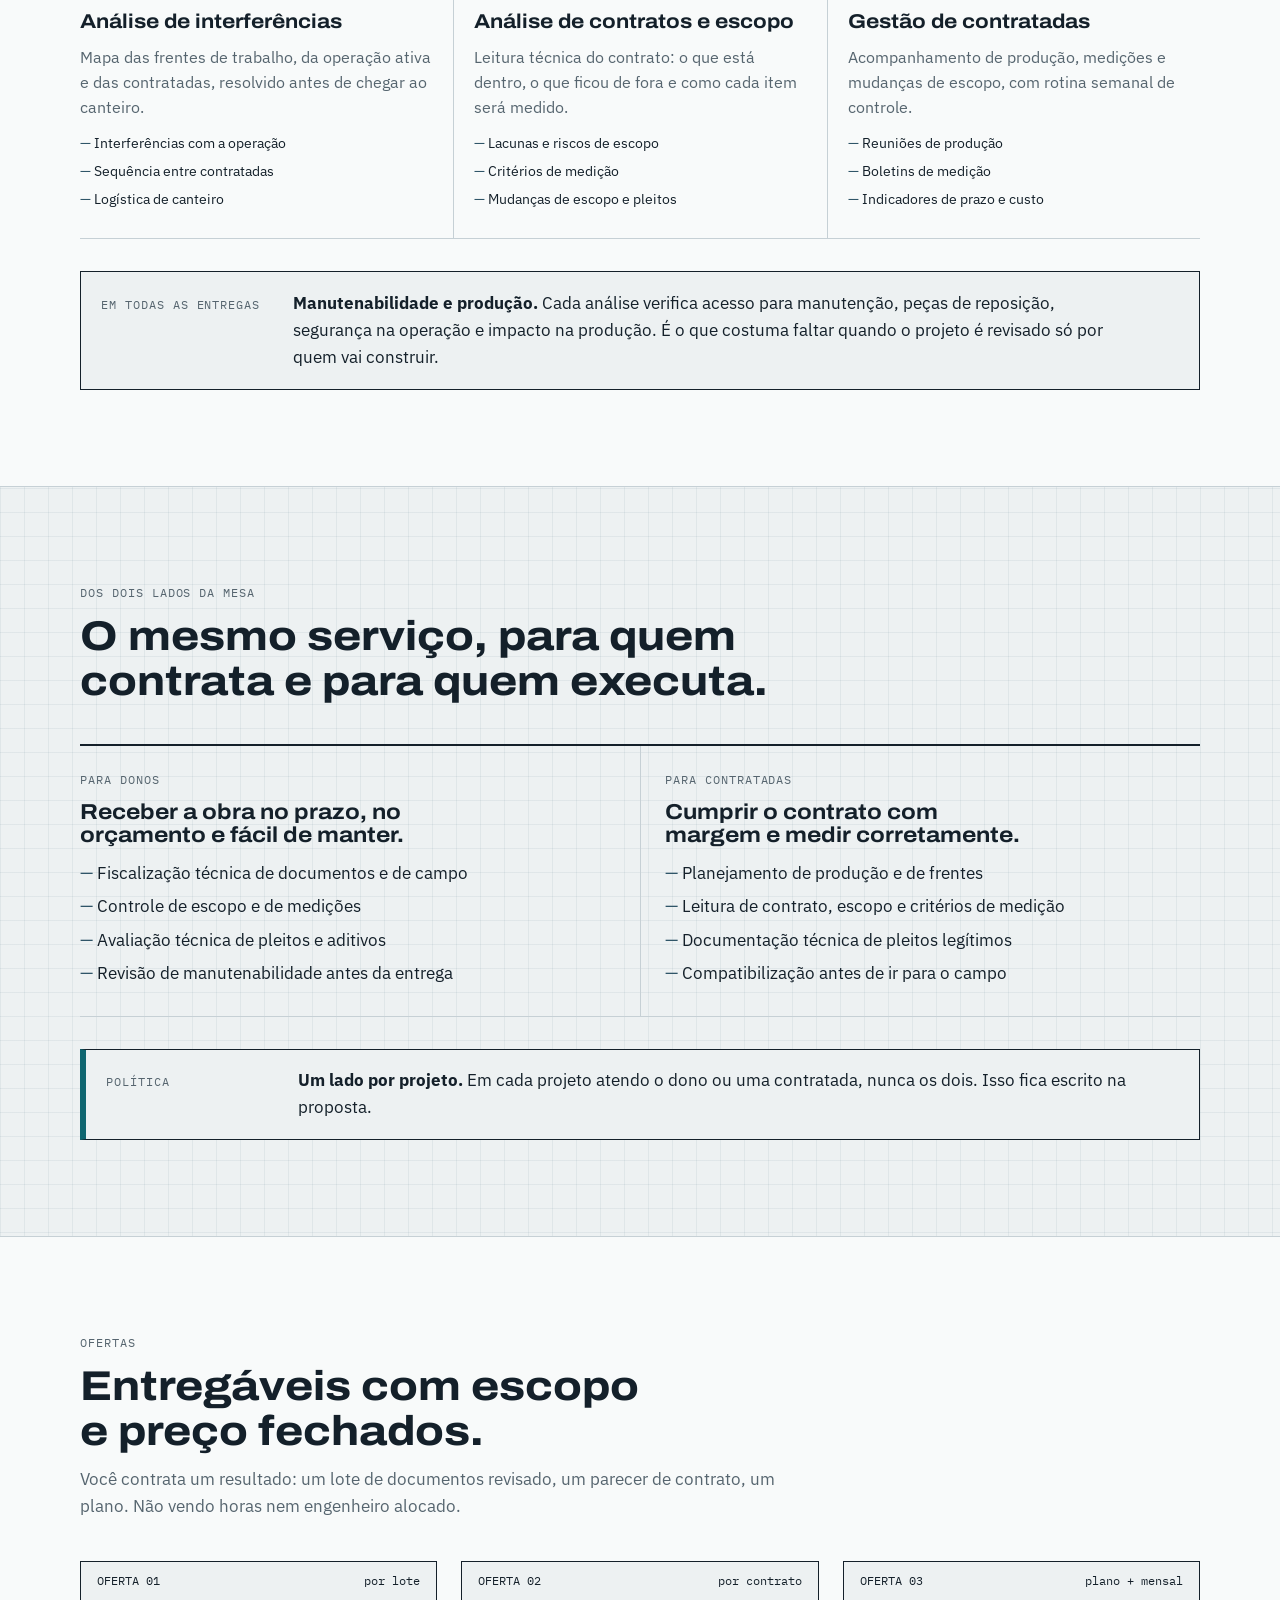
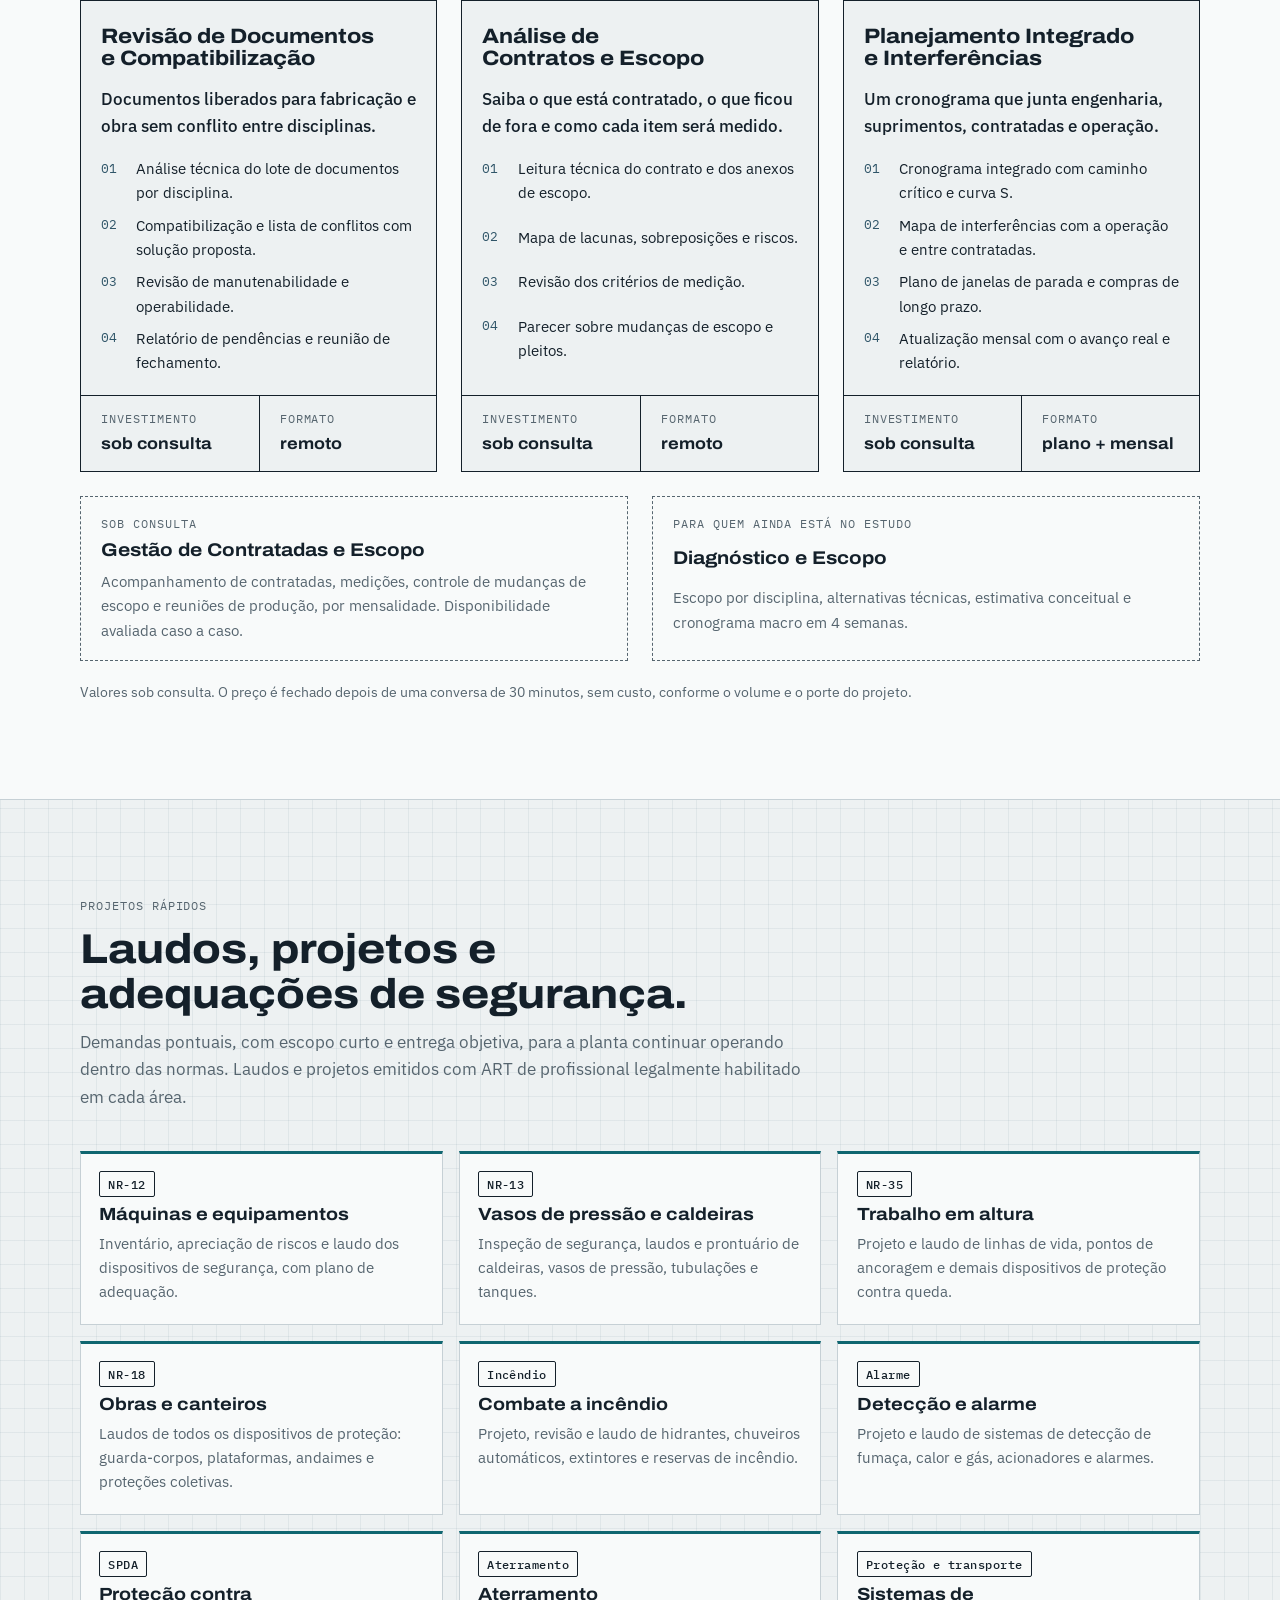
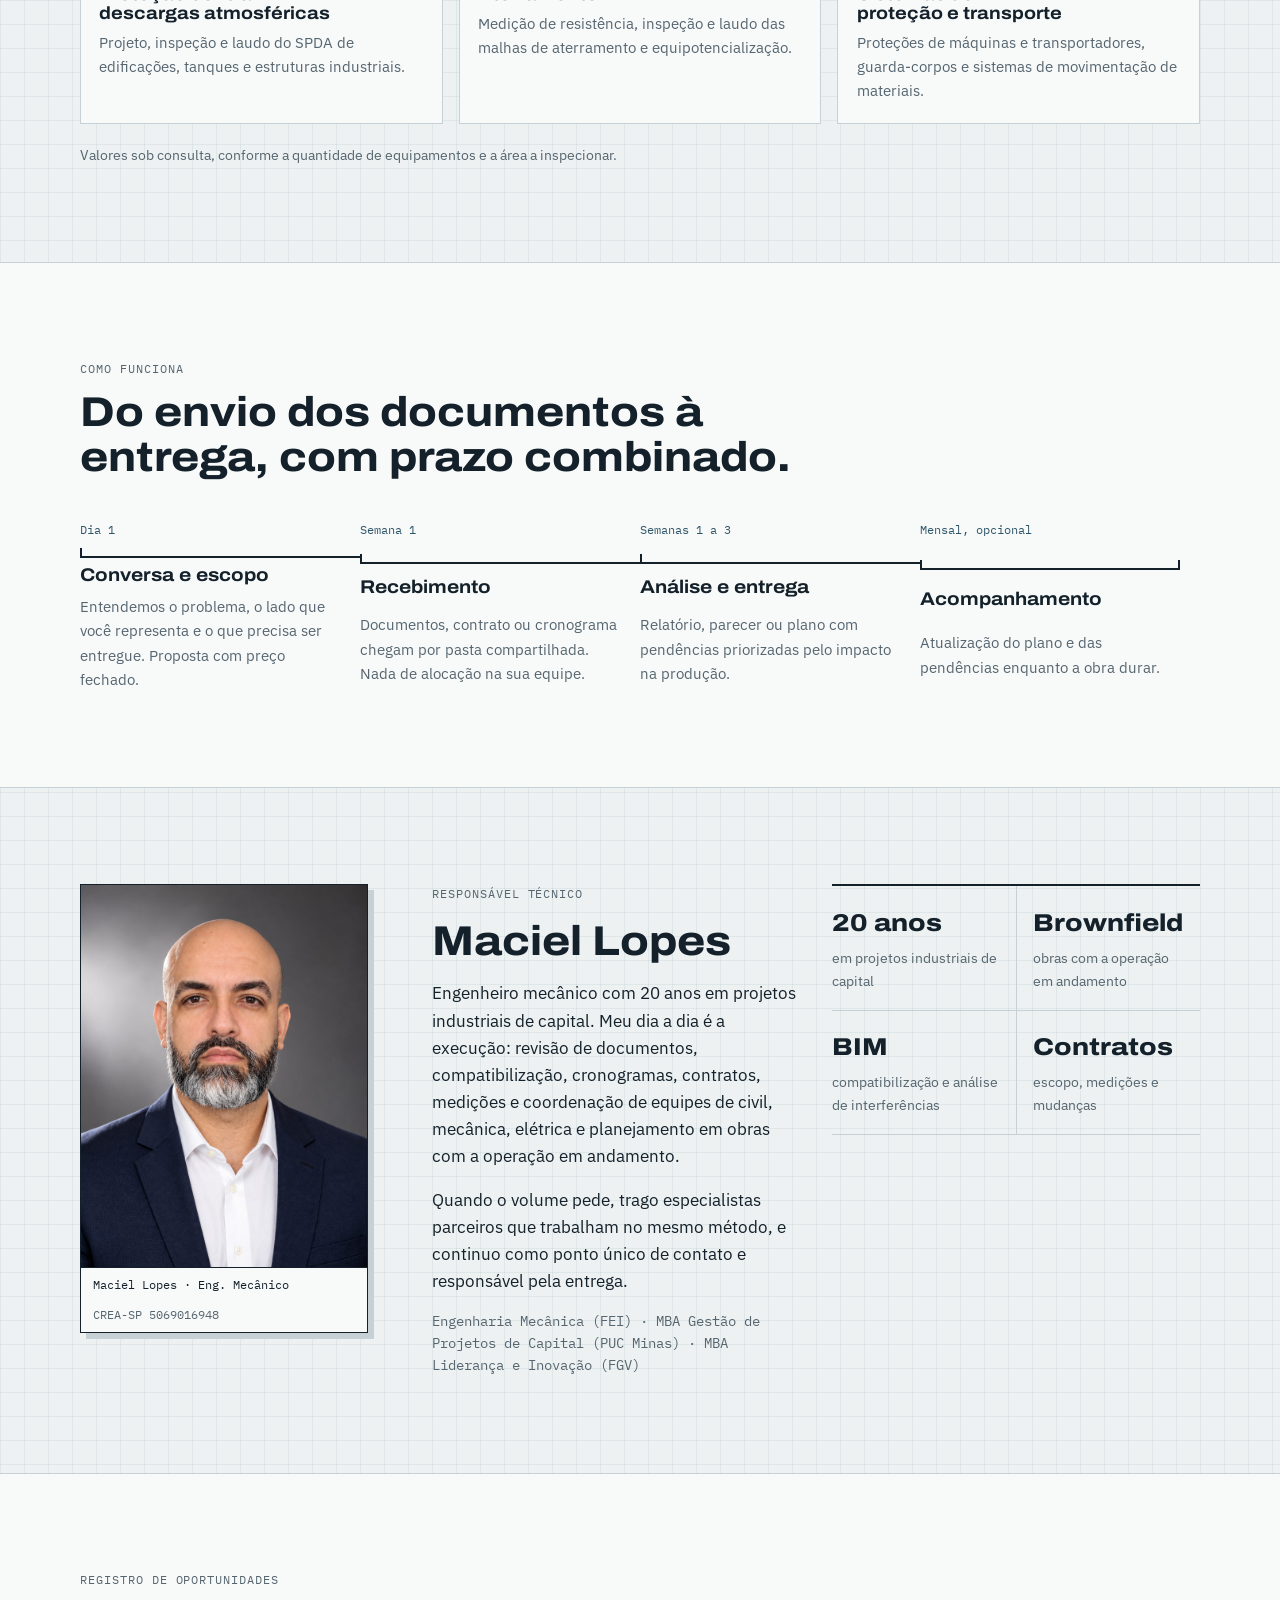
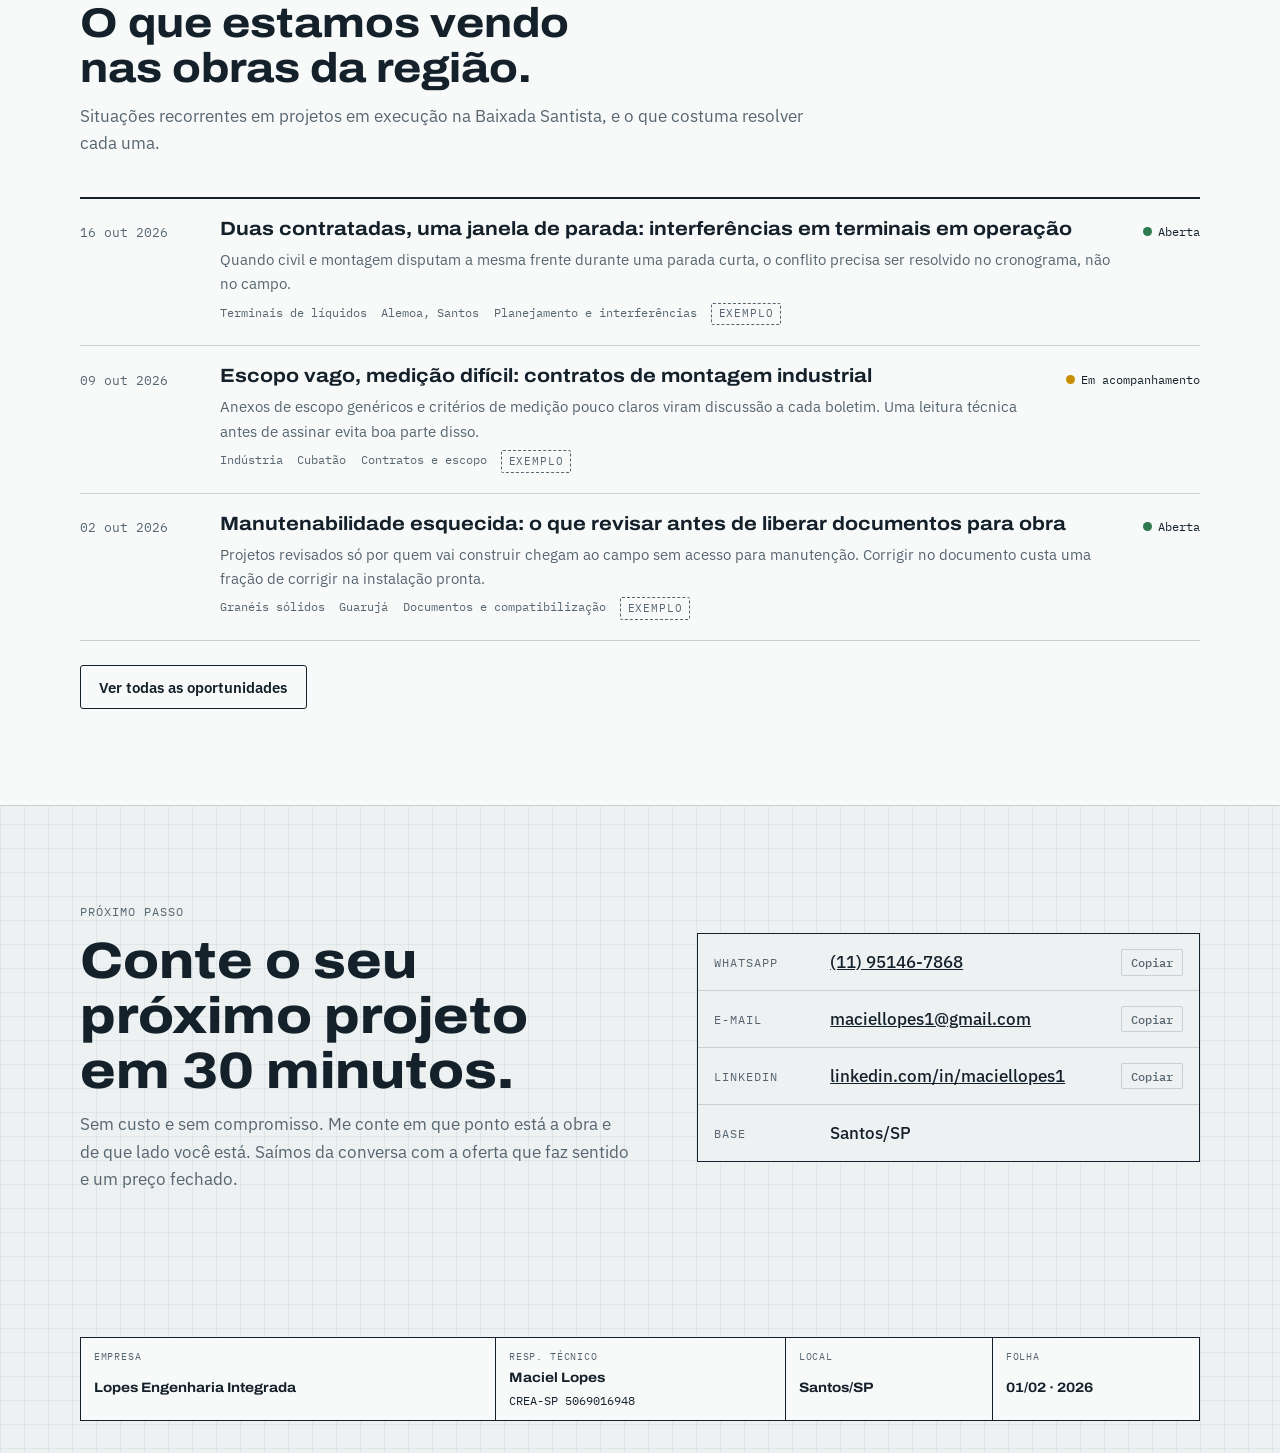
==== commit 53111f7b: "Valores sob consulta e área de projetos rápidos Co-Authored-By: Claude Opus 5.5 (1M context) <norepl" ====
--- a/index.html
+++ b/index.html
@@ -23,7 +23,7 @@
     <nav class="nav" aria-label="Principal">
       <a href="#escopo">Escopo</a>
       <a href="#ofertas">Ofertas</a>
-      <a class="hide-sm" href="#lados">Donos e contratadas</a>
+      <a class="hide-sm" href="#rapidos">Projetos rápidos</a>
       <a href="blog.html">Oportunidades</a>
       <a href="#contato">Contato</a>
     </nav>
@@ -184,7 +184,7 @@
             <li>Relatório de pendências e reunião de fechamento.</li>
           </ol>
           <div class="offer-foot">
-            <div><span class="label">Investimento</span><strong>a partir de R$ 6 mil</strong></div>
+            <div><span class="label">Investimento</span><strong>sob consulta</strong></div>
             <div><span class="label">Formato</span><strong>remoto</strong></div>
           </div>
         </article>
@@ -202,7 +202,7 @@
             <li>Parecer sobre mudanças de escopo e pleitos.</li>
           </ol>
           <div class="offer-foot">
-            <div><span class="label">Investimento</span><strong>a partir de R$ 5 mil</strong></div>
+            <div><span class="label">Investimento</span><strong>sob consulta</strong></div>
             <div><span class="label">Formato</span><strong>remoto</strong></div>
           </div>
         </article>
@@ -220,8 +220,8 @@
             <li>Atualização mensal com o avanço real e relatório.</li>
           </ol>
           <div class="offer-foot">
-            <div><span class="label">Plano inicial</span><strong>R$ 10 mil</strong></div>
-            <div><span class="label">Atualização</span><strong>R$ 4 a 8 mil/mês</strong></div>
+            <div><span class="label">Investimento</span><strong>sob consulta</strong></div>
+            <div><span class="label">Formato</span><strong>plano + mensal</strong></div>
           </div>
         </article>
       </div>
@@ -234,14 +234,36 @@
         <div class="extra">
           <span class="label">Para quem ainda está no estudo</span>
           <h3>Diagnóstico e Escopo</h3>
-          <p>Escopo por disciplina, alternativas técnicas, estimativa conceitual e cronograma macro em 4 semanas, a partir de R$ 15 mil.</p>
-        </div>
-      </div>
-      <p class="offer-note">O preço final é fixado depois de uma conversa de 30 minutos, sem custo, conforme o volume e o porte do projeto.</p>
-    </div>
-  </section>
-
-  <section id="como">
+          <p>Escopo por disciplina, alternativas técnicas, estimativa conceitual e cronograma macro em 4 semanas.</p>
+        </div>
+      </div>
+      <p class="offer-note">Valores sob consulta. O preço é fechado depois de uma conversa de 30 minutos, sem custo, conforme o volume e o porte do projeto.</p>
+    </div>
+  </section>
+
+  <section id="rapidos">
+    <div class="wrap">
+      <div class="section-head">
+        <span class="label">Projetos rápidos</span>
+        <h2>Laudos, projetos e adequações de segurança.</h2>
+        <p>Demandas pontuais, com escopo curto e entrega objetiva, para a planta continuar operando dentro das normas. Laudos e projetos emitidos com ART de profissional legalmente habilitado em cada área.</p>
+      </div>
+      <div class="quick-grid">
+        <div class="quick"><span class="tag">NR-12</span><h3>Máquinas e equipamentos</h3><p>Inventário, apreciação de riscos e laudo dos dispositivos de segurança, com plano de adequação.</p></div>
+        <div class="quick"><span class="tag">NR-13</span><h3>Vasos de pressão e caldeiras</h3><p>Inspeção de segurança, laudos e prontuário de caldeiras, vasos de pressão, tubulações e tanques.</p></div>
+        <div class="quick"><span class="tag">NR-35</span><h3>Trabalho em altura</h3><p>Projeto e laudo de linhas de vida, pontos de ancoragem e demais dispositivos de proteção contra queda.</p></div>
+        <div class="quick"><span class="tag">NR-18</span><h3>Obras e canteiros</h3><p>Laudos de todos os dispositivos de proteção: guarda-corpos, plataformas, andaimes e proteções coletivas.</p></div>
+        <div class="quick"><span class="tag">Incêndio</span><h3>Combate a incêndio</h3><p>Projeto, revisão e laudo de hidrantes, chuveiros automáticos, extintores e reservas de incêndio.</p></div>
+        <div class="quick"><span class="tag">Alarme</span><h3>Detecção e alarme</h3><p>Projeto e laudo de sistemas de detecção de fumaça, calor e gás, acionadores e alarmes.</p></div>
+        <div class="quick"><span class="tag">SPDA</span><h3>Proteção contra descargas atmosféricas</h3><p>Projeto, inspeção e laudo do SPDA de edificações, tanques e estruturas industriais.</p></div>
+        <div class="quick"><span class="tag">Aterramento</span><h3>Aterramento</h3><p>Medição de resistência, inspeção e laudo das malhas de aterramento e equipotencialização.</p></div>
+        <div class="quick"><span class="tag">Proteção e transporte</span><h3>Sistemas de proteção e transporte</h3><p>Proteções de máquinas e transportadores, guarda-corpos e sistemas de movimentação de materiais.</p></div>
+      </div>
+      <p class="offer-note">Valores sob consulta, conforme a quantidade de equipamentos e a área a inspecionar.</p>
+    </div>
+  </section>
+
+  <section id="como" class="band">
     <div class="wrap">
       <div class="section-head">
         <span class="label">Como funciona</span>
@@ -256,7 +278,7 @@
     </div>
   </section>
 
-  <section id="quem" class="band">
+  <section id="quem">
     <div class="wrap person">
       <figure class="portrait">
         <img src="assets/img/maciel-lopes.jpg" width="720" height="960" alt="Retrato de Maciel Lopes, engenheiro mecânico" loading="lazy">
@@ -280,7 +302,7 @@
     </div>
   </section>
 
-  <section id="oportunidades">
+  <section id="oportunidades" class="band">
     <div class="wrap">
       <div class="section-head">
         <span class="label">Registro de oportunidades</span>
@@ -292,7 +314,7 @@
     </div>
   </section>
 
-  <section id="contato" class="band">
+  <section id="contato">
     <div class="wrap contact">
       <div class="section-head" style="margin:0">
         <span class="label">Próximo passo</span>
--- a/assets/style.css
+++ b/assets/style.css
@@ -323,3 +323,12 @@
 .g-link { fill: none; stroke: var(--muted); stroke-width: 1.2; stroke-dasharray: 3 3; }
 .g-flag { fill: var(--brand); stroke: var(--sheet); stroke-width: 1.5; }
 .drawing { margin: 0; }
+
+/* Projetos rápidos */
+.quick-grid { display: grid; grid-template-columns: repeat(3, minmax(0, 1fr)); gap: 1rem; }
+@media (max-width: 900px) { .quick-grid { grid-template-columns: repeat(2, minmax(0, 1fr)); } }
+@media (max-width: 560px) { .quick-grid { grid-template-columns: minmax(0, 1fr); } }
+.quick { display: grid; align-content: start; gap: .5rem; padding: 1.1rem 1.15rem 1.25rem; background: var(--sheet); border: 1px solid var(--line); border-top: 3px solid var(--brand); min-width: 0; }
+.quick .tag { justify-self: start; font-family: var(--font-mono); font-size: .75rem; font-weight: 500; letter-spacing: .04em; padding: .15rem .5rem; border: 1px solid var(--ink); border-radius: 2px; }
+.quick h3 { font-size: 1.1rem; font-weight: 700; }
+.quick p { color: var(--muted); font-size: .93rem; }
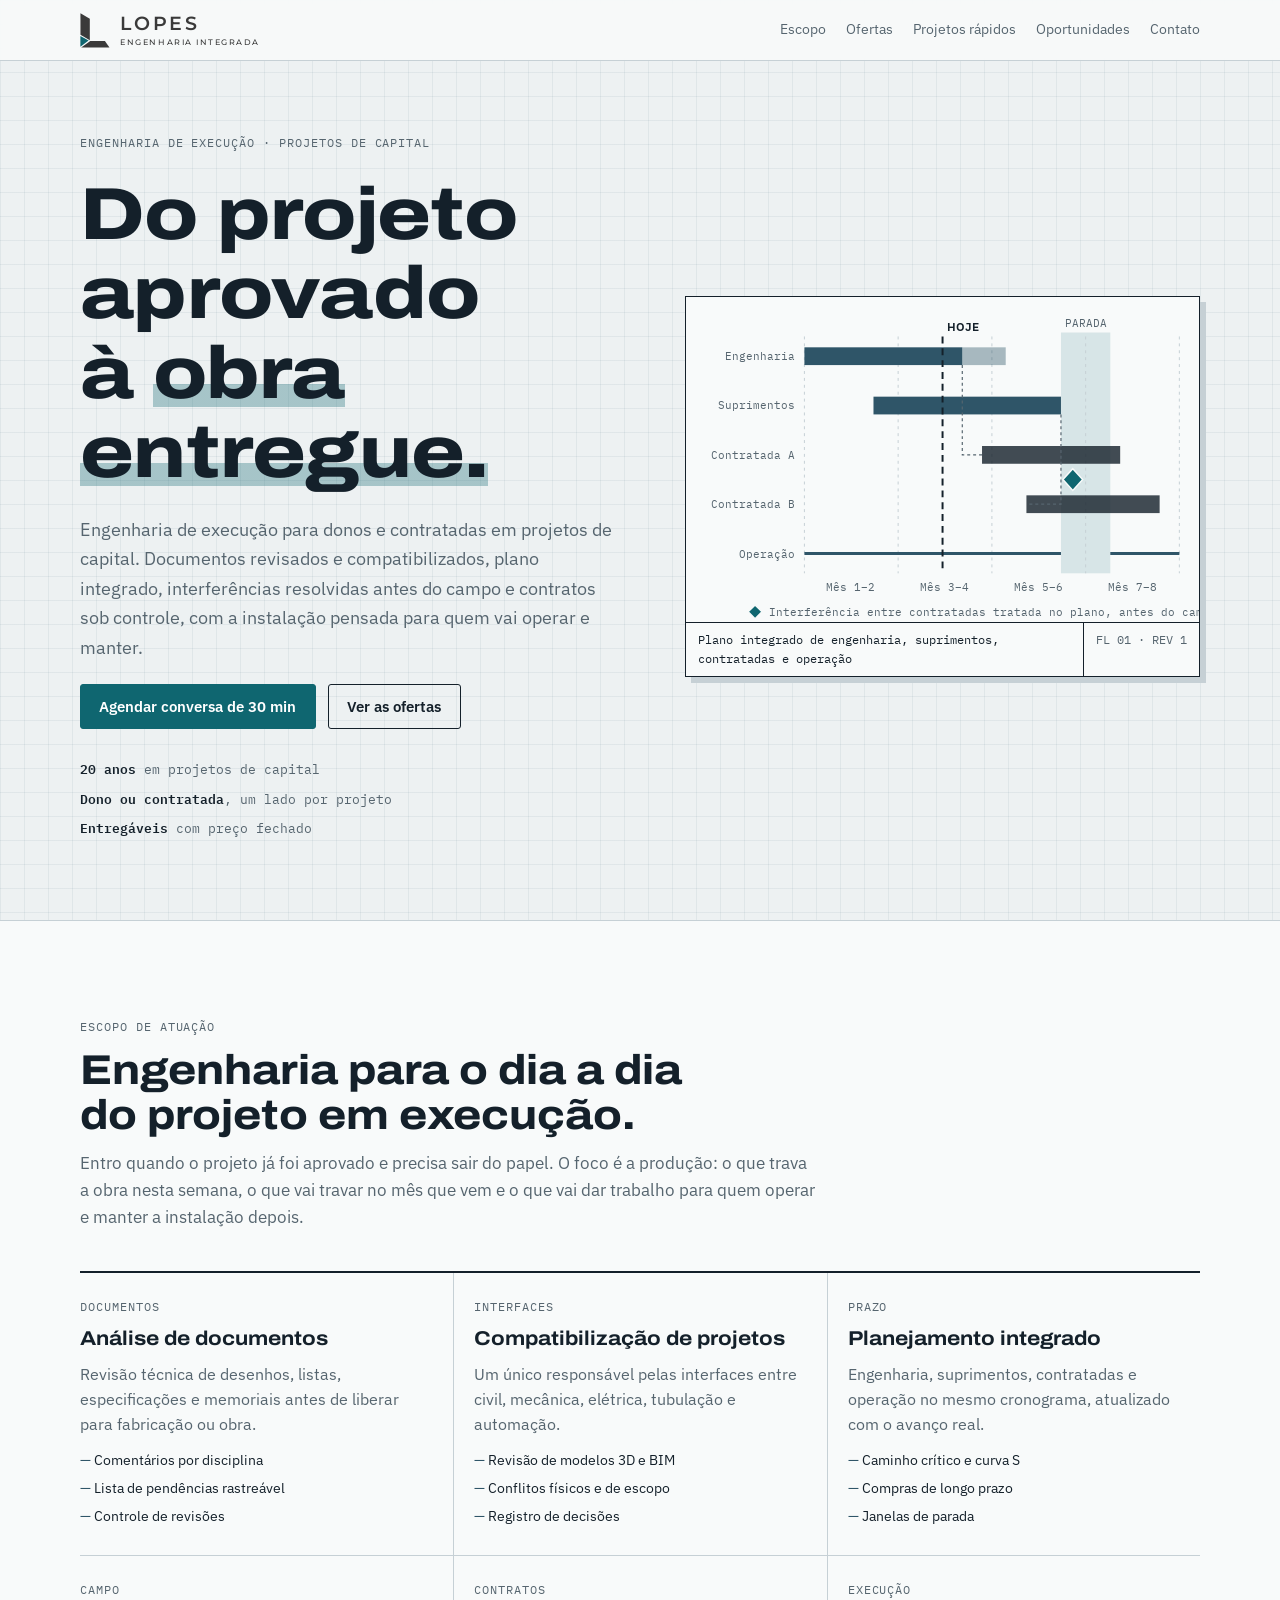
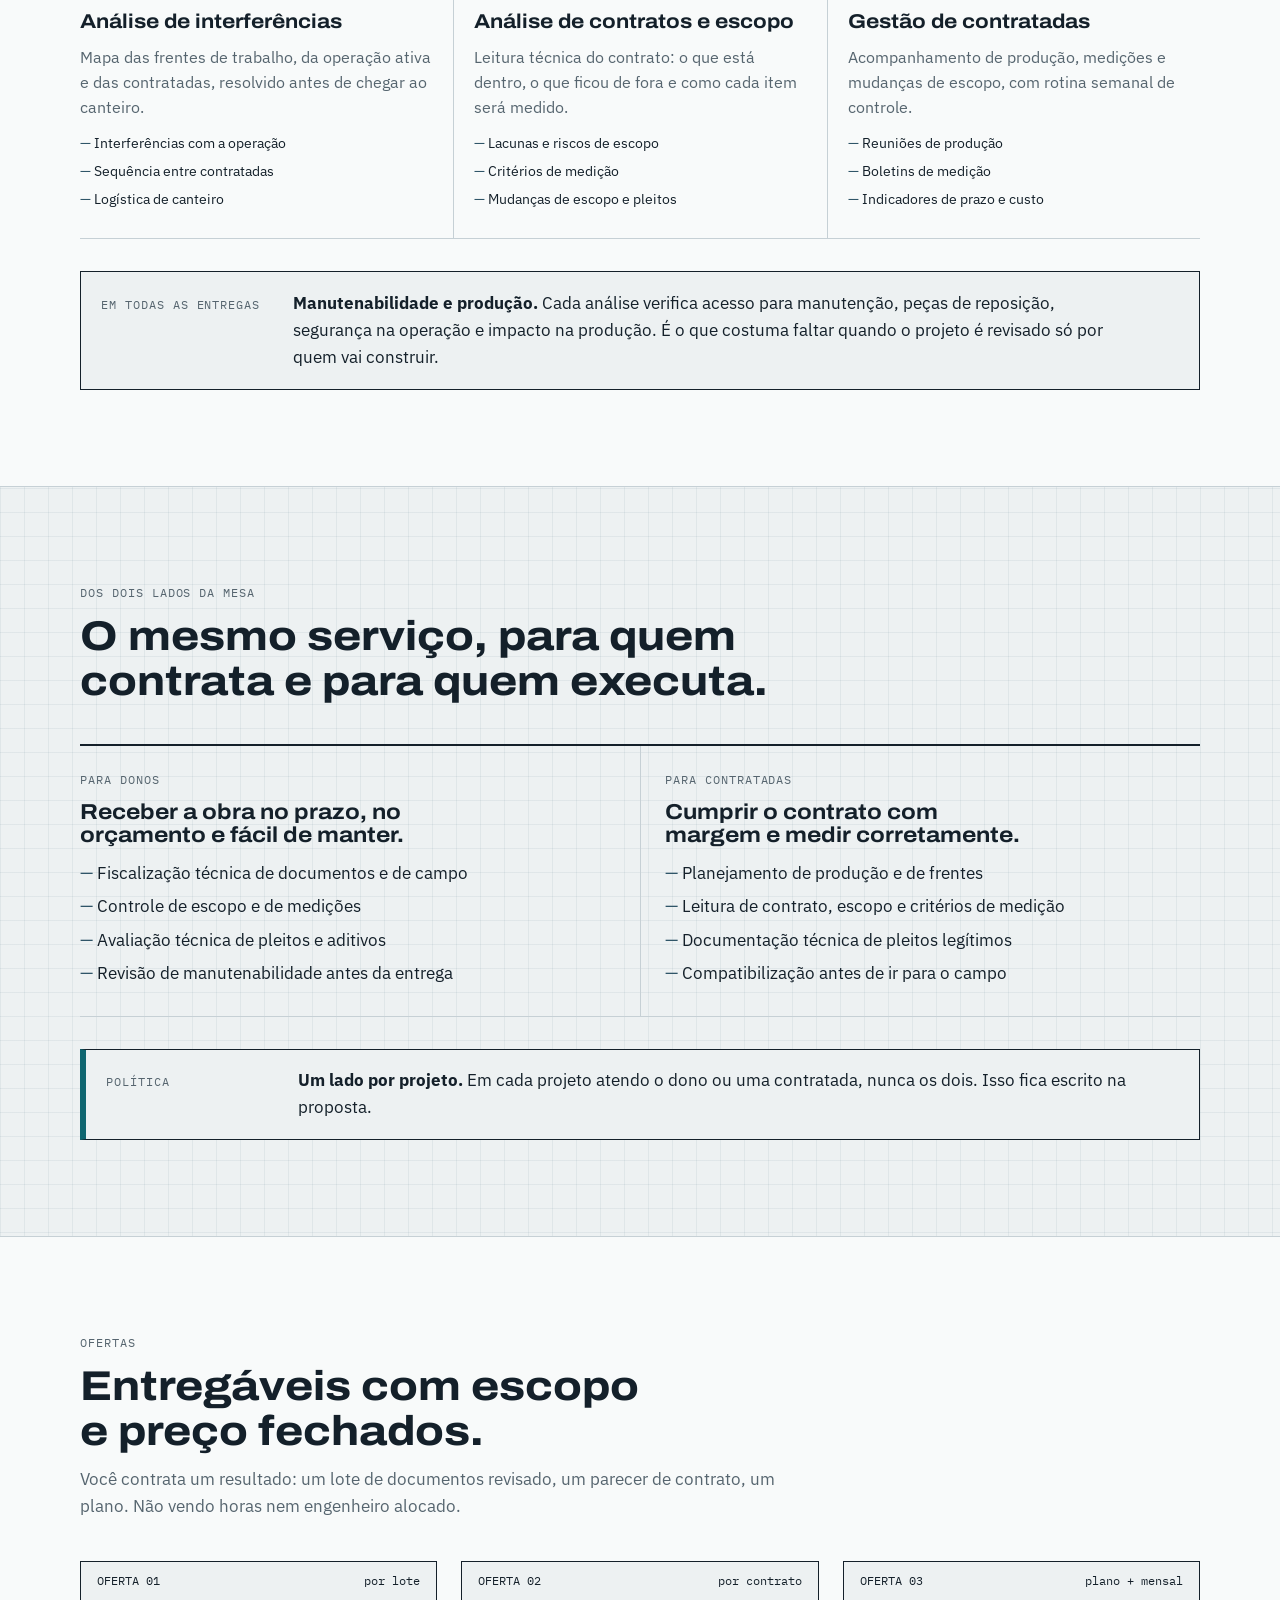
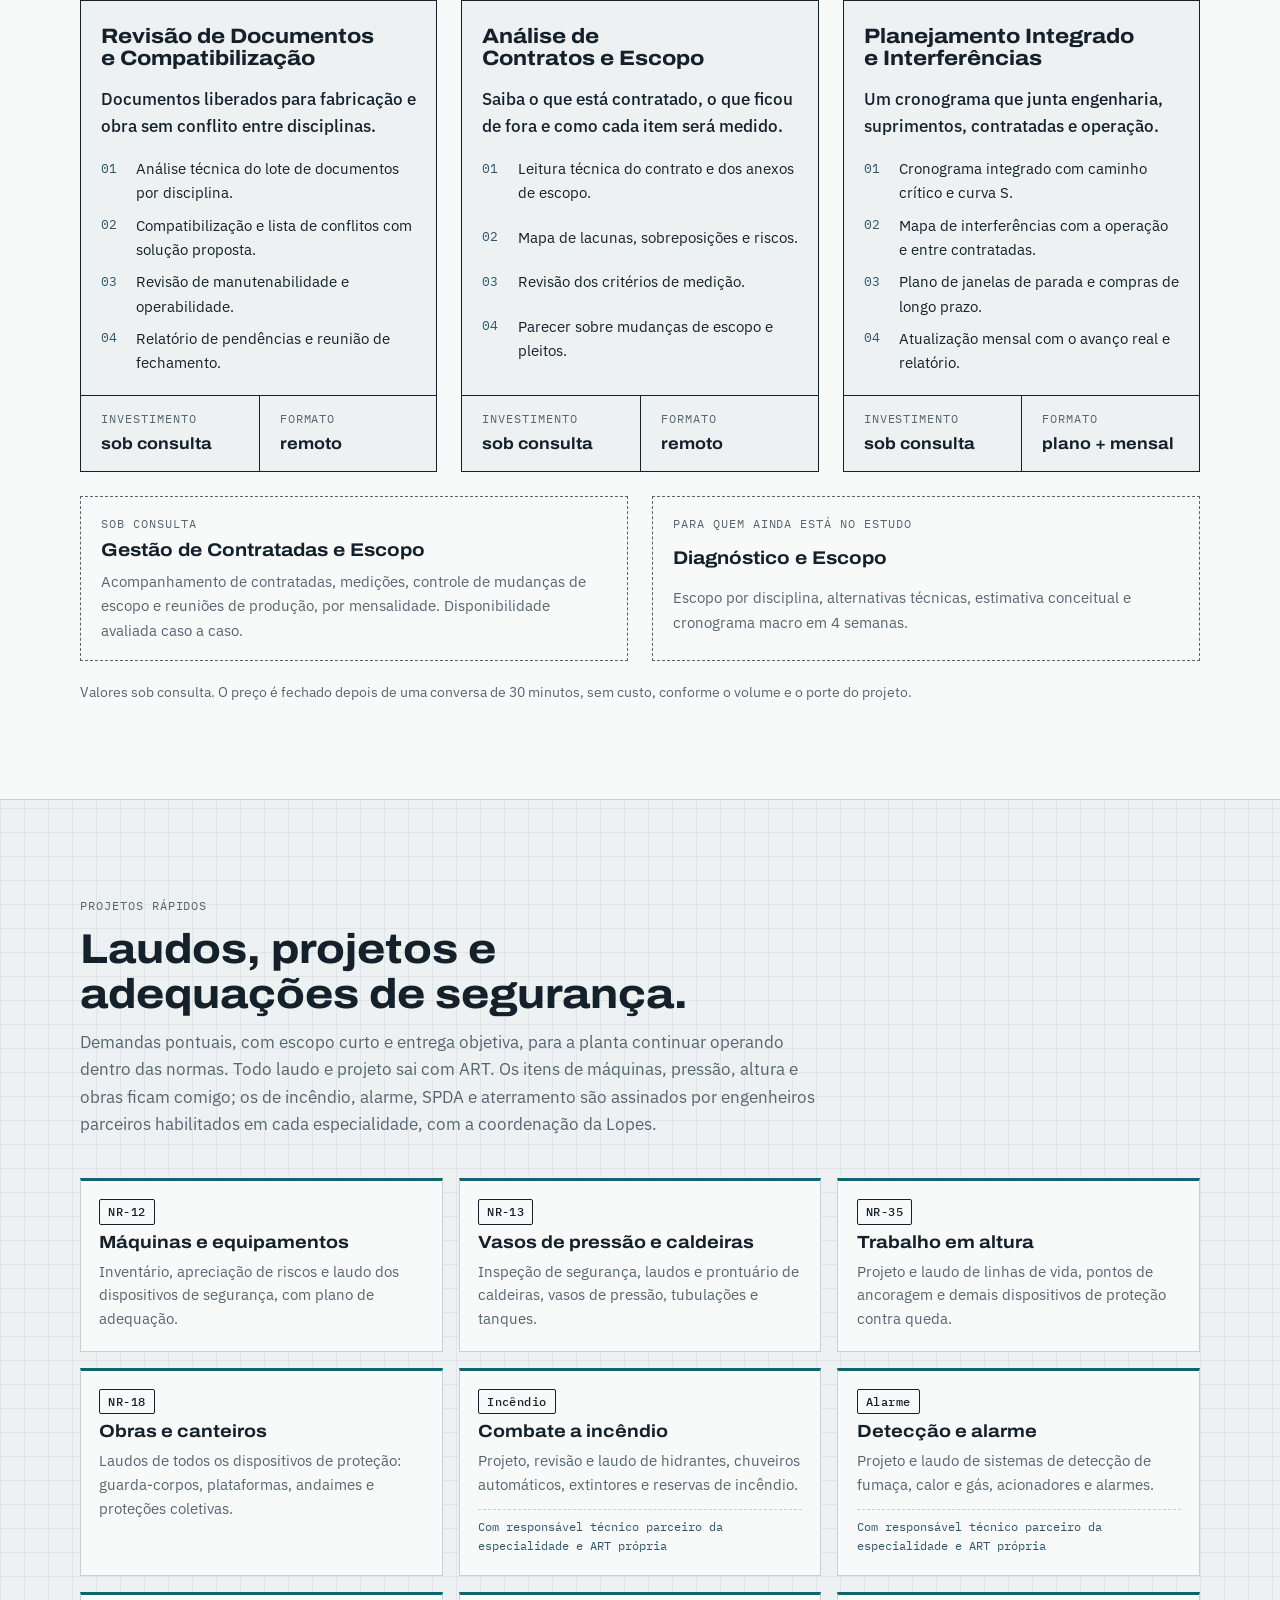
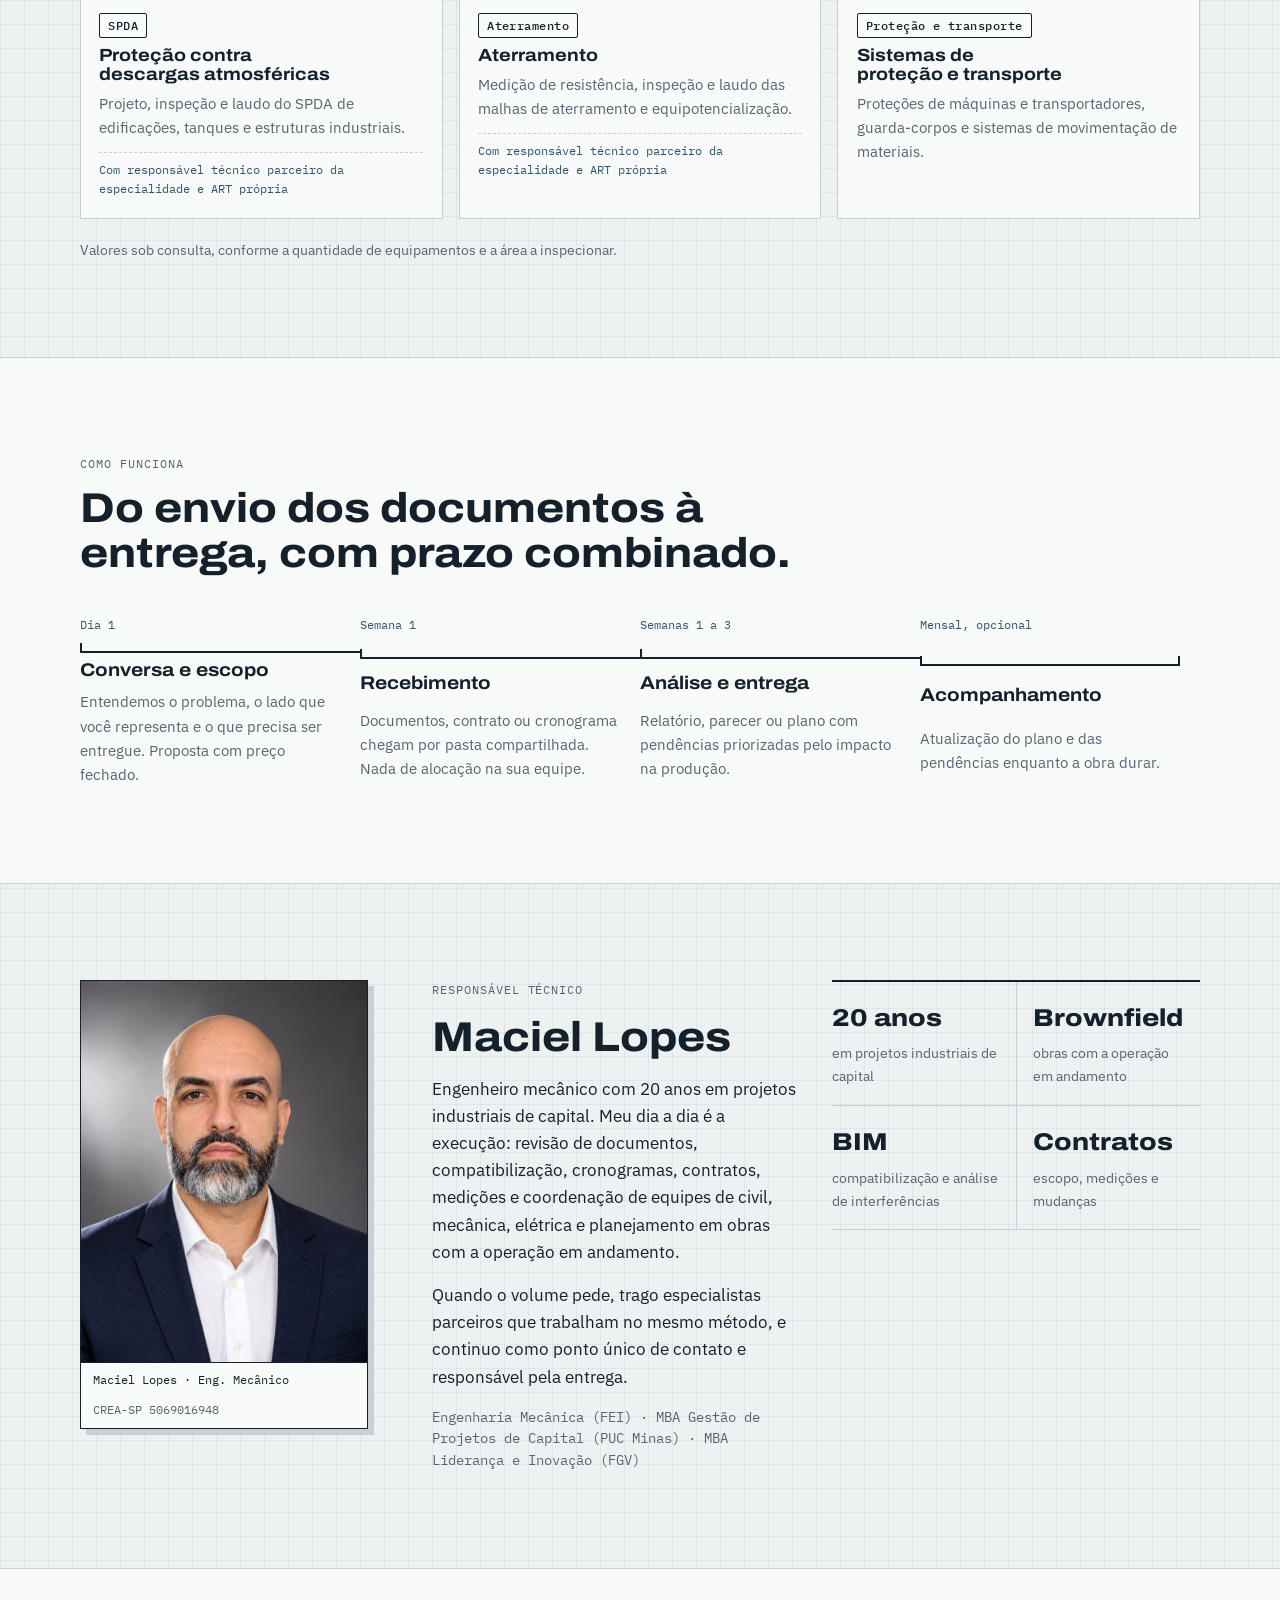
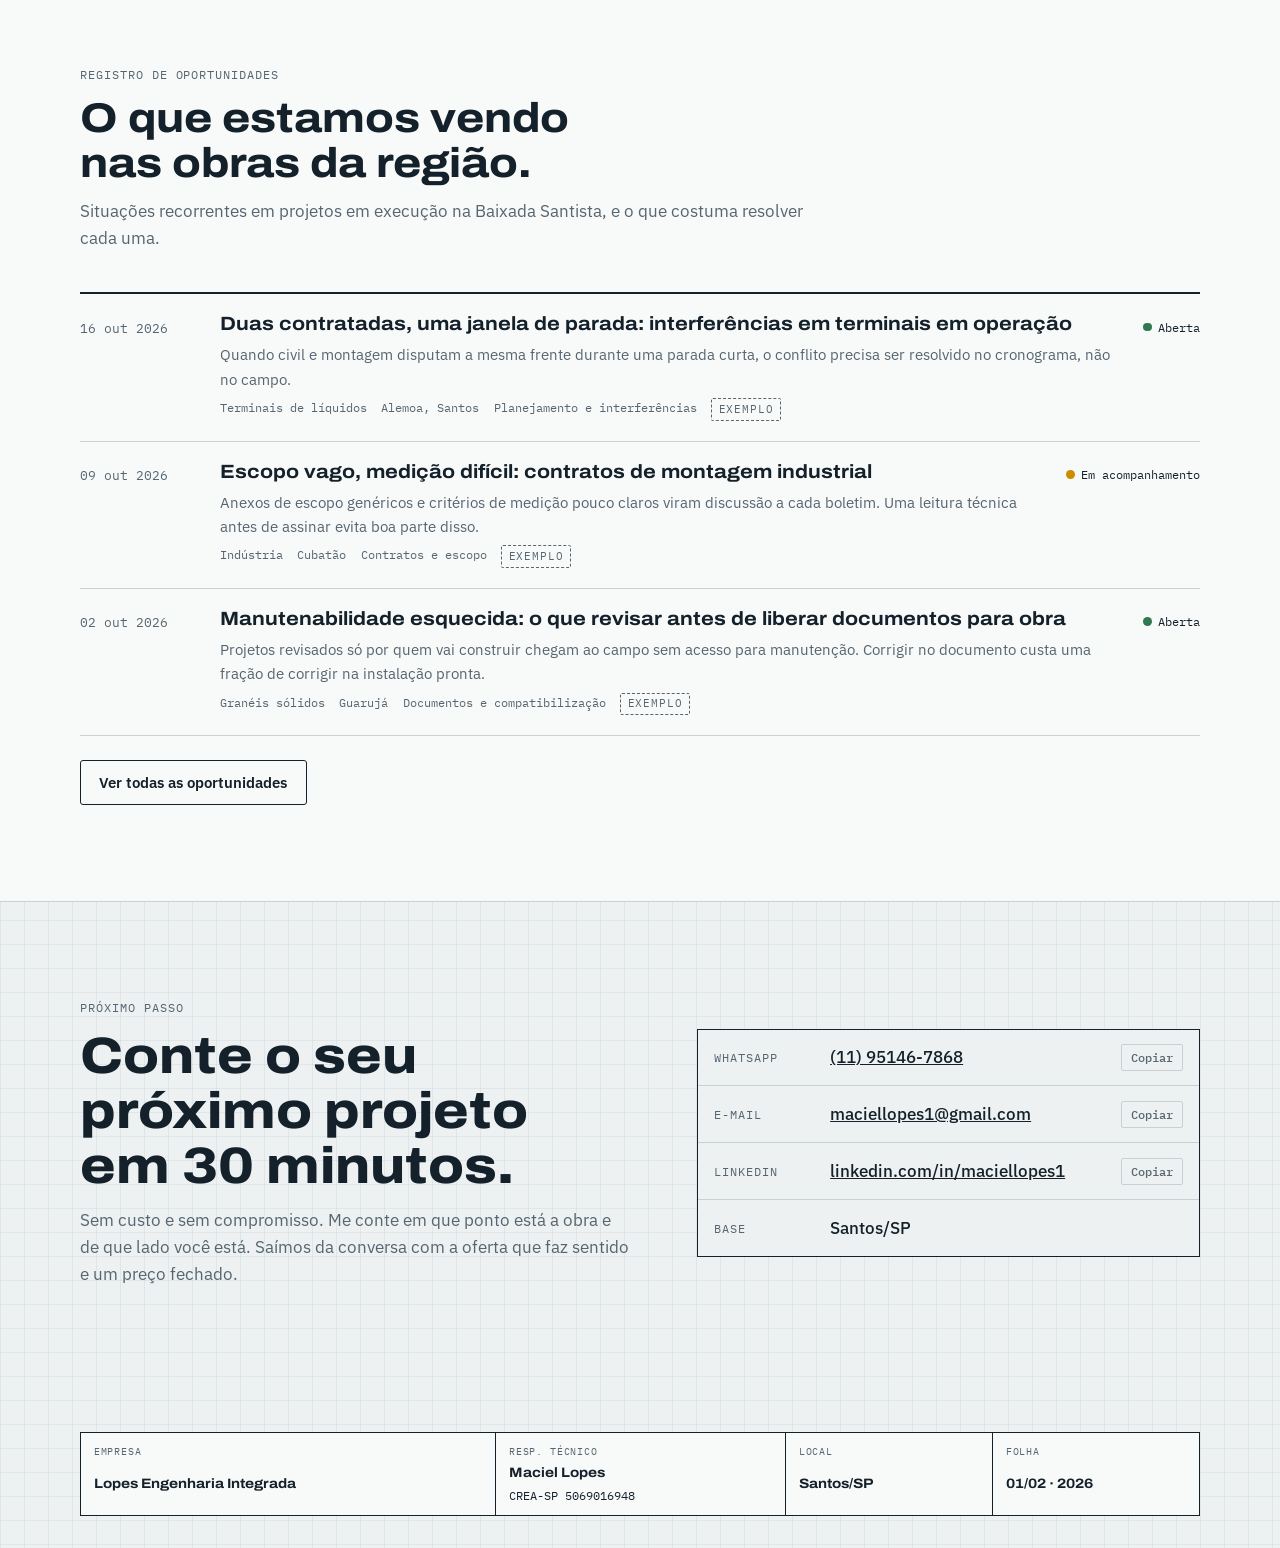
==== commit 60ed6693: "Projetos rápidos: indicar parceiros habilitados por especialidade Co-Authored-By: Claude Opus 5.5 (1" ====
--- a/index.html
+++ b/index.html
@@ -246,17 +246,17 @@
       <div class="section-head">
         <span class="label">Projetos rápidos</span>
         <h2>Laudos, projetos e adequações de segurança.</h2>
-        <p>Demandas pontuais, com escopo curto e entrega objetiva, para a planta continuar operando dentro das normas. Laudos e projetos emitidos com ART de profissional legalmente habilitado em cada área.</p>
+        <p>Demandas pontuais, com escopo curto e entrega objetiva, para a planta continuar operando dentro das normas. Todo laudo e projeto sai com ART. Os itens de máquinas, pressão, altura e obras ficam comigo; os de incêndio, alarme, SPDA e aterramento são assinados por engenheiros parceiros habilitados em cada especialidade, com a coordenação da Lopes.</p>
       </div>
       <div class="quick-grid">
         <div class="quick"><span class="tag">NR-12</span><h3>Máquinas e equipamentos</h3><p>Inventário, apreciação de riscos e laudo dos dispositivos de segurança, com plano de adequação.</p></div>
         <div class="quick"><span class="tag">NR-13</span><h3>Vasos de pressão e caldeiras</h3><p>Inspeção de segurança, laudos e prontuário de caldeiras, vasos de pressão, tubulações e tanques.</p></div>
         <div class="quick"><span class="tag">NR-35</span><h3>Trabalho em altura</h3><p>Projeto e laudo de linhas de vida, pontos de ancoragem e demais dispositivos de proteção contra queda.</p></div>
         <div class="quick"><span class="tag">NR-18</span><h3>Obras e canteiros</h3><p>Laudos de todos os dispositivos de proteção: guarda-corpos, plataformas, andaimes e proteções coletivas.</p></div>
-        <div class="quick"><span class="tag">Incêndio</span><h3>Combate a incêndio</h3><p>Projeto, revisão e laudo de hidrantes, chuveiros automáticos, extintores e reservas de incêndio.</p></div>
-        <div class="quick"><span class="tag">Alarme</span><h3>Detecção e alarme</h3><p>Projeto e laudo de sistemas de detecção de fumaça, calor e gás, acionadores e alarmes.</p></div>
-        <div class="quick"><span class="tag">SPDA</span><h3>Proteção contra descargas atmosféricas</h3><p>Projeto, inspeção e laudo do SPDA de edificações, tanques e estruturas industriais.</p></div>
-        <div class="quick"><span class="tag">Aterramento</span><h3>Aterramento</h3><p>Medição de resistência, inspeção e laudo das malhas de aterramento e equipotencialização.</p></div>
+        <div class="quick"><span class="tag">Incêndio</span><h3>Combate a incêndio</h3><p>Projeto, revisão e laudo de hidrantes, chuveiros automáticos, extintores e reservas de incêndio.</p><span class="partner">Com responsável técnico parceiro da especialidade e ART própria</span></div>
+        <div class="quick"><span class="tag">Alarme</span><h3>Detecção e alarme</h3><p>Projeto e laudo de sistemas de detecção de fumaça, calor e gás, acionadores e alarmes.</p><span class="partner">Com responsável técnico parceiro da especialidade e ART própria</span></div>
+        <div class="quick"><span class="tag">SPDA</span><h3>Proteção contra descargas atmosféricas</h3><p>Projeto, inspeção e laudo do SPDA de edificações, tanques e estruturas industriais.</p><span class="partner">Com responsável técnico parceiro da especialidade e ART própria</span></div>
+        <div class="quick"><span class="tag">Aterramento</span><h3>Aterramento</h3><p>Medição de resistência, inspeção e laudo das malhas de aterramento e equipotencialização.</p><span class="partner">Com responsável técnico parceiro da especialidade e ART própria</span></div>
         <div class="quick"><span class="tag">Proteção e transporte</span><h3>Sistemas de proteção e transporte</h3><p>Proteções de máquinas e transportadores, guarda-corpos e sistemas de movimentação de materiais.</p></div>
       </div>
       <p class="offer-note">Valores sob consulta, conforme a quantidade de equipamentos e a área a inspecionar.</p>
--- a/assets/style.css
+++ b/assets/style.css
@@ -332,3 +332,4 @@
 .quick .tag { justify-self: start; font-family: var(--font-mono); font-size: .75rem; font-weight: 500; letter-spacing: .04em; padding: .15rem .5rem; border: 1px solid var(--ink); border-radius: 2px; }
 .quick h3 { font-size: 1.1rem; font-weight: 700; }
 .quick p { color: var(--muted); font-size: .93rem; }
+.quick .partner { font-family: var(--font-mono); font-size: .72rem; color: var(--steel); border-top: 1px dashed var(--line); padding-top: .5rem; margin-top: .25rem; }
